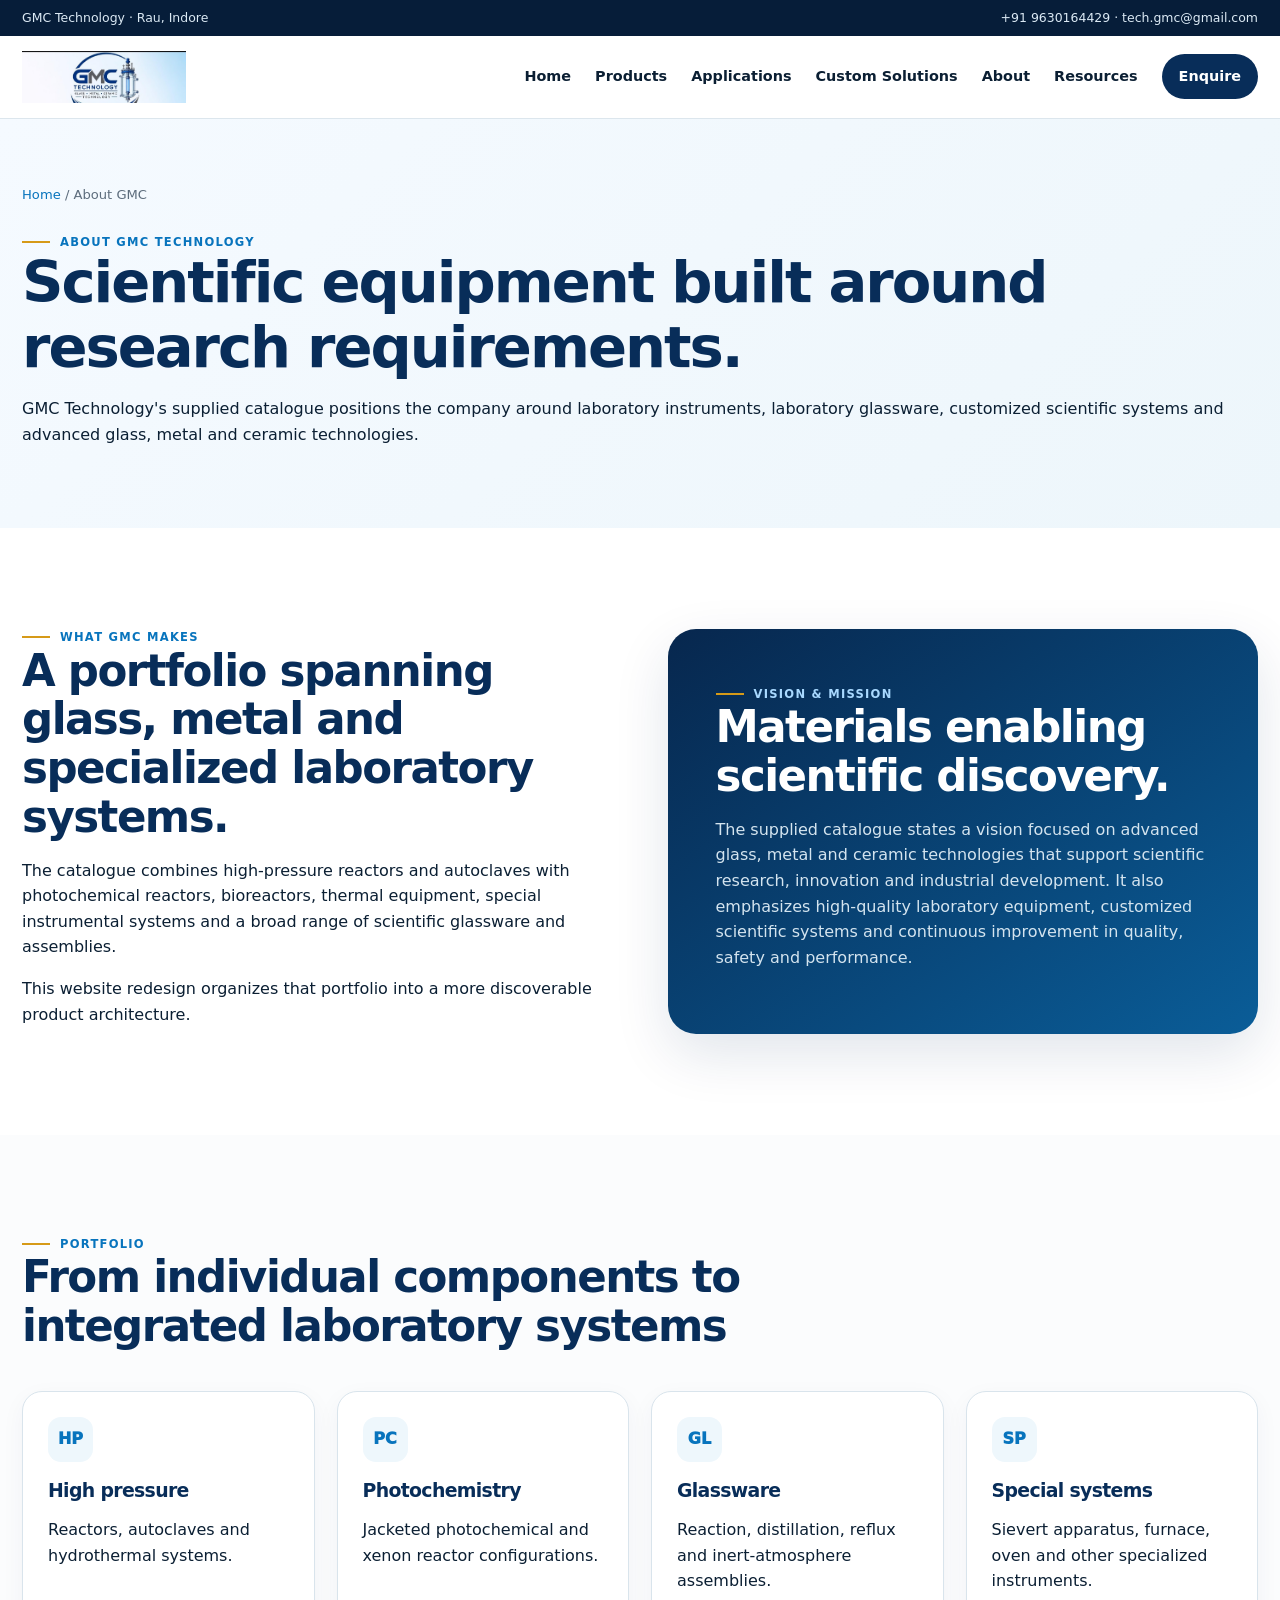
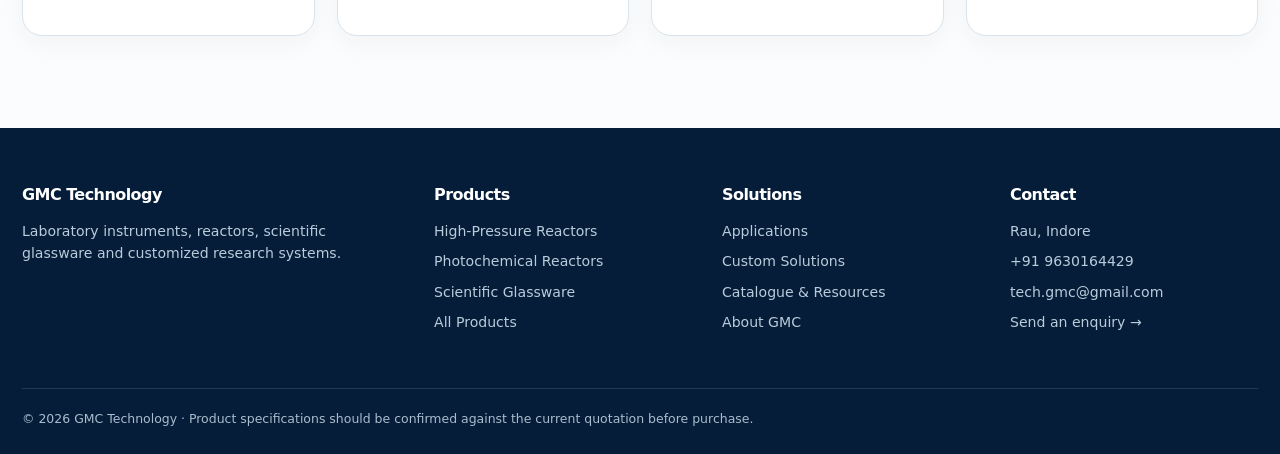
==== about.html @ cdcb2e04 "Add files via upload" ====
<!doctype html><html lang="en"><head><meta charset="utf-8"><meta name="viewport" content="width=device-width,initial-scale=1"><title>About | GMC Technology</title><meta name="description" content="GMC Technology laboratory instruments, high-pressure reactors, photochemical reactors, scientific glassware and customized systems."><link rel="stylesheet" href="css/styles.css"><link rel="icon" href="assets/favicon.png"></head><body><div class="topbar"><div class="container"><span>GMC Technology · Rau, Indore</span><span>+91 9630164429 · tech.gmc@gmail.com</span></div></div><header class="header"><div class="container nav"><a class="brand" href="index.html"><img src="assets/gmc-logo.jpg" alt="GMC Technology"></a><button class="menu-btn" aria-label="Open navigation">☰</button><nav class="navlinks"><a href="index.html">Home</a><a href="products.html">Products</a><a href="applications.html">Applications</a><a href="custom-solutions.html">Custom Solutions</a><a href="about.html">About</a><a href="resources.html">Resources</a><a class="nav-cta" href="contact.html">Enquire</a></nav></div></header><main>
<section class="page-hero"><div class="container"><div class="breadcrumb"><a href="index.html">Home</a> / About GMC</div><span class="eyebrow">About GMC Technology</span><h1>Scientific equipment built around research requirements.</h1><p>GMC Technology's supplied catalogue positions the company around laboratory instruments, laboratory glassware, customized scientific systems and advanced glass, metal and ceramic technologies.</p></div></section>
<section class="section"><div class="container split">
  <div><span class="eyebrow">What GMC makes</span><h2>A portfolio spanning glass, metal and specialized laboratory systems.</h2><p>The catalogue combines high-pressure reactors and autoclaves with photochemical reactors, bioreactors, thermal equipment, special instrumental systems and a broad range of scientific glassware and assemblies.</p><p>This website redesign organizes that portfolio into a more discoverable product architecture.</p></div>
  <div class="panel"><span class="eyebrow" style="color:#a9d9ff">Vision & mission</span><h2>Materials enabling scientific discovery.</h2><p>The supplied catalogue states a vision focused on advanced glass, metal and ceramic technologies that support scientific research, innovation and industrial development. It also emphasizes high-quality laboratory equipment, customized scientific systems and continuous improvement in quality, safety and performance.</p></div>
</div></section>
<section class="section surface"><div class="container"><div class="section-head"><span class="eyebrow">Portfolio</span><h2>From individual components to integrated laboratory systems</h2></div>
<div class="grid grid-4">
  <div class="feature-card"><div class="icon">HP</div><h3>High pressure</h3><p>Reactors, autoclaves and hydrothermal systems.</p></div>
  <div class="feature-card"><div class="icon">PC</div><h3>Photochemistry</h3><p>Jacketed photochemical and xenon reactor configurations.</p></div>
  <div class="feature-card"><div class="icon">GL</div><h3>Glassware</h3><p>Reaction, distillation, reflux and inert-atmosphere assemblies.</p></div>
  <div class="feature-card"><div class="icon">SP</div><h3>Special systems</h3><p>Sievert apparatus, furnace, oven and other specialized instruments.</p></div>
</div></div></section>
</main><footer class="footer"><div class="container"><div class="footer-grid"><div><h3>GMC Technology</h3><p>Laboratory instruments, reactors, scientific glassware and customized research systems.</p></div><div><h3>Products</h3><ul><li><a href="products.html?category=High-Pressure%20Reactors%20%26%20Autoclaves">High-Pressure Reactors</a></li><li><a href="products.html?category=Photochemical%20Reactors">Photochemical Reactors</a></li><li><a href="products.html?category=Scientific%20Glassware">Scientific Glassware</a></li><li><a href="products.html">All Products</a></li></ul></div><div><h3>Solutions</h3><ul><li><a href="applications.html">Applications</a></li><li><a href="custom-solutions.html">Custom Solutions</a></li><li><a href="resources.html">Catalogue & Resources</a></li><li><a href="about.html">About GMC</a></li></ul></div><div><h3>Contact</h3><ul><li>Rau, Indore</li><li>+91 9630164429</li><li>tech.gmc@gmail.com</li><li><a href="contact.html">Send an enquiry →</a></li></ul></div></div><div class="footer-bottom">© 2026 GMC Technology · Product specifications should be confirmed against the current quotation before purchase.</div></div></footer><script src="js/main.js"></script></body></html>
---- css/styles.css ----
:root{--ink:#0b1f33;--navy:#082d59;--blue:#0874bd;--cyan:#20a8d8;--ice:#eef7fc;--paper:#fbfcfd;--gold:#d69a18;--muted:#5d6d7d;--line:#d9e4ec;--white:#fff;--shadow:0 20px 55px rgba(8,45,89,.12);--radius:20px;--max:1240px}
*{box-sizing:border-box}html{scroll-behavior:smooth}body{margin:0;color:var(--ink);font-family:Inter,ui-sans-serif,system-ui,-apple-system,BlinkMacSystemFont,"Segoe UI",sans-serif;line-height:1.6;background:#fff}img{max-width:100%;display:block}a{text-decoration:none;color:inherit}button,input,select,textarea{font:inherit}.container{width:min(var(--max),calc(100% - 44px));margin:auto}.topbar{background:#061d39;color:#dbe9f4;font-size:.78rem}.topbar .container{display:flex;justify-content:space-between;padding:8px 0}.header{position:sticky;top:0;z-index:100;background:rgba(255,255,255,.95);backdrop-filter:blur(16px);border-bottom:1px solid rgba(217,228,236,.9)}.nav{height:82px;display:flex;align-items:center;justify-content:space-between;gap:30px}.brand img{width:164px;height:64px;object-fit:contain}.navlinks{display:flex;align-items:center;gap:24px;font-weight:750;font-size:.9rem}.navlinks>a{padding:29px 0;position:relative}.navlinks>a:hover{color:var(--blue)}.navlinks>a:not(.nav-cta):after{content:"";position:absolute;left:0;right:100%;bottom:20px;height:2px;background:var(--blue);transition:.2s}.navlinks>a:hover:after{right:0}.nav-cta{background:var(--navy);color:#fff!important;border-radius:999px;padding:11px 17px!important}.menu-btn{display:none;border:1px solid var(--line);background:#fff;border-radius:10px;padding:8px 12px}.hero{position:relative;overflow:hidden;background:radial-gradient(circle at 90% 15%,rgba(32,168,216,.18),transparent 32%),linear-gradient(135deg,#f7fbfe,#eaf5fb)}.hero:after{content:"";position:absolute;width:520px;height:520px;border:1px solid rgba(8,116,189,.12);border-radius:50%;right:-180px;bottom:-260px}.hero-grid{display:grid;grid-template-columns:1.02fr .98fr;gap:60px;align-items:center;padding:84px 0 92px;position:relative;z-index:1}.eyebrow{display:inline-flex;align-items:center;gap:10px;text-transform:uppercase;letter-spacing:.11em;font-size:.72rem;font-weight:900;color:var(--blue)}.eyebrow:before{content:"";width:28px;height:2px;background:var(--gold)}h1,h2,h3{line-height:1.12;letter-spacing:-.035em;margin:0 0 16px}h1{font-size:clamp(2.8rem,5vw,5.2rem);color:var(--navy)}h2{font-size:clamp(2rem,3.4vw,3.15rem);color:var(--navy)}h3{font-size:1.18rem;color:var(--navy)}.hero-copy p{font-size:1.12rem;max-width:680px;color:var(--muted)}.actions{display:flex;flex-wrap:wrap;gap:12px;margin-top:28px}.btn{display:inline-flex;align-items:center;justify-content:center;gap:8px;border-radius:11px;padding:13px 18px;font-weight:850;border:1px solid transparent;cursor:pointer}.btn-primary{background:var(--navy);color:#fff}.btn-primary:hover{background:#061f3e}.btn-secondary{background:#fff;border-color:#b9cad8;color:var(--navy)}.btn-secondary:hover{border-color:var(--blue)}.btn-gold{background:var(--gold);color:#17283b}.hero-visual{position:relative}.hero-card{background:#fff;border:1px solid rgba(217,228,236,.9);border-radius:28px;padding:13px;box-shadow:var(--shadow);transform:rotate(1.2deg)}.hero-card img{border-radius:20px;width:100%;aspect-ratio:1/1;object-fit:cover}.floating{position:absolute;background:rgba(255,255,255,.96);border:1px solid var(--line);box-shadow:var(--shadow);border-radius:16px;padding:15px 17px;max-width:230px}.floating strong{display:block;color:var(--navy);font-size:.9rem}.floating span{font-size:.77rem;color:var(--muted)}.float-a{left:-30px;bottom:30px}.float-b{right:-25px;top:35px}.stats{background:var(--navy);color:#fff}.stats-grid{display:grid;grid-template-columns:repeat(4,1fr)}.stat{padding:26px 20px;border-right:1px solid rgba(255,255,255,.12)}.stat:last-child{border-right:0}.stat b{display:block;font-size:1rem}.stat span{font-size:.8rem;color:#bfd1df}.section{padding:92px 0}.section-sm{padding:58px 0}.surface{background:var(--paper)}.section-head{max-width:790px;margin-bottom:40px}.section-head p{color:var(--muted);font-size:1rem}.grid{display:grid;gap:22px}.grid-3{grid-template-columns:repeat(3,1fr)}.grid-4{grid-template-columns:repeat(4,1fr)}.category-card,.product-card,.feature-card{background:#fff;border:1px solid var(--line);border-radius:var(--radius);overflow:hidden;box-shadow:0 7px 25px rgba(8,45,89,.045);transition:.22s}.category-card:hover,.product-card:hover,.feature-card:hover{transform:translateY(-5px);box-shadow:var(--shadow);border-color:#b8d2e3}.category-card .image,.product-card .image{aspect-ratio:4/3;background:#f7fafc;overflow:hidden}.category-card img,.product-card img{width:100%;height:100%;object-fit:cover;transition:.3s}.category-card:hover img,.product-card:hover img{transform:scale(1.025)}.card-body{padding:21px}.card-body p{color:var(--muted);font-size:.91rem;margin:8px 0 17px}.link{font-weight:850;color:var(--blue)}.micro{font-size:.78rem;color:var(--muted)}.badge{display:inline-flex;padding:5px 9px;border-radius:999px;background:var(--ice);color:var(--blue);font-size:.7rem;font-weight:850}.product-meta{display:flex;justify-content:space-between;align-items:center;gap:10px;margin-bottom:10px}.feature-card{padding:25px}.icon{width:45px;height:45px;display:grid;place-items:center;border-radius:13px;background:var(--ice);color:var(--blue);font-weight:950;margin-bottom:18px}.split{display:grid;grid-template-columns:1fr 1fr;gap:55px;align-items:center}.panel{background:linear-gradient(145deg,#07274e,#0a5d98);border-radius:28px;padding:48px;color:#fff;box-shadow:var(--shadow)}.panel h2{color:#fff}.panel p{color:#d4e4ef}.checks{display:grid;gap:14px;margin:24px 0}.check{display:grid;grid-template-columns:35px 1fr;gap:10px;align-items:start}.check b{color:var(--blue)}.band{background:linear-gradient(120deg,var(--navy),#0a6aab);color:#fff;border-radius:28px;padding:50px}.band h2{color:#fff}.band p{color:#d8e7f1}.page-hero{padding:65px 0;background:linear-gradient(135deg,#f5faff,#edf6fb)}.breadcrumb{font-size:.82rem;color:var(--muted);margin-bottom:20px}.breadcrumb a{color:var(--blue)}.page-hero h1{font-size:clamp(2.4rem,4.5vw,4rem)}.filters{display:grid;grid-template-columns:1fr 260px;gap:12px;margin-bottom:18px}.filters input,.filters select,.enquiry input,.enquiry textarea{border:1px solid #cbd9e4;border-radius:11px;padding:13px 14px;background:#fff;color:var(--ink);outline:none}.filters input:focus,.filters select:focus,.enquiry input:focus,.enquiry textarea:focus{border-color:var(--blue);box-shadow:0 0 0 3px rgba(8,116,189,.1)}.result-count{color:var(--muted);font-weight:750;margin:0 0 22px}.product-grid{display:grid;grid-template-columns:repeat(3,1fr);gap:22px}.product-card .image img{object-fit:cover}.detail{padding:74px 0}.detail-grid{display:grid;grid-template-columns:.86fr 1.14fr;gap:58px;align-items:start}.detail-image{background:#fff;border:1px solid var(--line);border-radius:25px;padding:17px;position:sticky;top:105px;box-shadow:0 10px 30px rgba(8,45,89,.06)}.detail-image img{border-radius:17px;width:100%}.detail h1{font-size:clamp(2.3rem,4vw,4rem)}.lead{font-size:1.08rem;color:var(--muted)}.pills{display:flex;flex-wrap:wrap;gap:8px;margin:14px 0 28px}.pill{border:1px solid #c9dce9;border-radius:999px;padding:7px 10px;font-size:.78rem;color:var(--navy)}.spec-table{width:100%;border-collapse:collapse;margin:18px 0 30px;font-size:.9rem}.spec-table th,.spec-table td{padding:12px 14px;border:1px solid var(--line);text-align:left;vertical-align:top}.spec-table th{background:#edf5fa;color:var(--navy);width:38%}.notice{padding:14px 16px;background:#fff8df;border:1px solid #ecd58d;border-radius:12px;color:#5e4a09}.sticky-inquiry{position:fixed;right:22px;bottom:22px;z-index:80;box-shadow:var(--shadow)}.footer{background:#061d39;color:#d4e2ed;padding:58px 0 25px}.footer-grid{display:grid;grid-template-columns:1.5fr 1fr 1fr 1fr;gap:40px}.footer h3{color:#fff;font-size:1rem}.footer p,.footer li{font-size:.88rem;color:#b9ccdb}.footer ul{list-style:none;padding:0;display:grid;gap:8px}.footer a:hover{color:#fff}.footer-bottom{border-top:1px solid rgba(255,255,255,.12);margin-top:38px;padding-top:20px;font-size:.78rem;color:#a8bdcd}.empty{padding:45px;text-align:center;border:1px dashed #b9cad9;border-radius:16px;color:var(--muted)}.enquiry{display:grid;gap:12px}.enquiry label{font-weight:750;font-size:.85rem;color:var(--navy)}.enquiry textarea{resize:vertical}.contact-grid{display:grid;grid-template-columns:.8fr 1.2fr;gap:50px;align-items:start}.catalogue-strip{display:flex;align-items:center;gap:20px;padding:20px;border:1px solid var(--line);background:#fff;border-radius:17px}.catalogue-strip .icon{margin:0;flex:0 0 auto}.process{display:grid;grid-template-columns:repeat(3,1fr);gap:18px}.process .feature-card{position:relative}.process .num{font-size:2.4rem;font-weight:950;color:#dbeaf3;margin-bottom:10px}.product-cta{margin-top:35px;padding:25px;border-radius:18px;background:#f1f8fc;border:1px solid #d3e5ef}.mobile-only{display:none}
@media(max-width:1000px){.navlinks{display:none}.menu-btn{display:block}.navlinks.open{display:flex;position:absolute;left:0;right:0;top:82px;background:#fff;border-bottom:1px solid var(--line);padding:12px 22px;flex-direction:column;align-items:flex-start;gap:0}.navlinks.open>a{width:100%;padding:11px 0}.navlinks.open>a:not(.nav-cta):after{display:none}.hero-grid,.split,.detail-grid,.contact-grid{grid-template-columns:1fr}.hero-visual{order:-1}.detail-image{position:static}.stats-grid{grid-template-columns:repeat(2,1fr)}.grid-4{grid-template-columns:repeat(2,1fr)}.product-grid,.grid-3{grid-template-columns:repeat(2,1fr)}.footer-grid{grid-template-columns:repeat(2,1fr)}.process{grid-template-columns:1fr 1fr}.float-a{left:-10px}.float-b{right:-10px}}
@media(max-width:650px){.container{width:min(var(--max),calc(100% - 28px))}.topbar .container{flex-direction:column;gap:1px}.brand img{width:140px}.hero-grid{padding:52px 0 65px;gap:30px}.hero-copy p{font-size:1rem}.hero-card{transform:none}.floating{display:none}.stats-grid,.grid-4,.product-grid,.grid-3,.footer-grid,.process{grid-template-columns:1fr}.section{padding:68px 0}.filters{grid-template-columns:1fr}.panel,.band{padding:30px 24px}.actions .btn{width:100%}.sticky-inquiry{right:14px;left:14px;bottom:14px}.sticky-inquiry .btn{width:100%}.page-hero{padding:48px 0}.detail{padding:55px 0}}
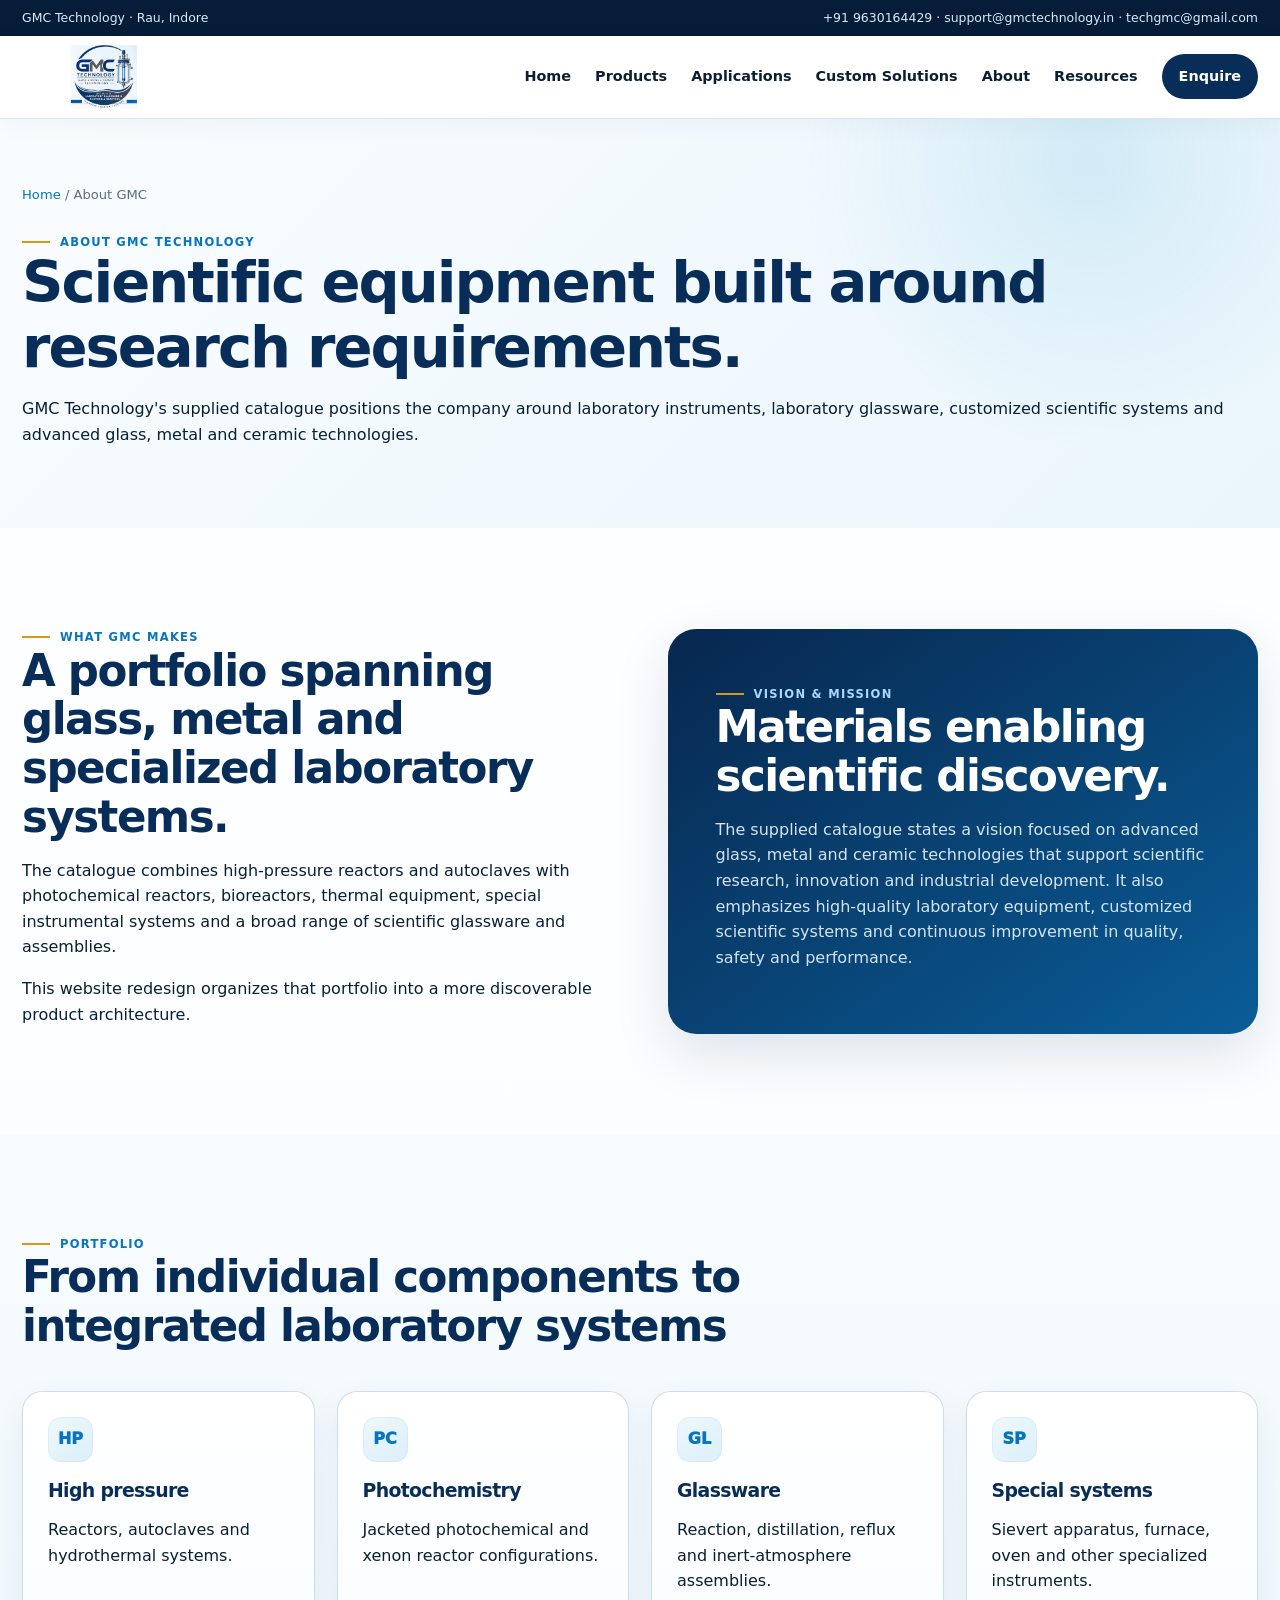
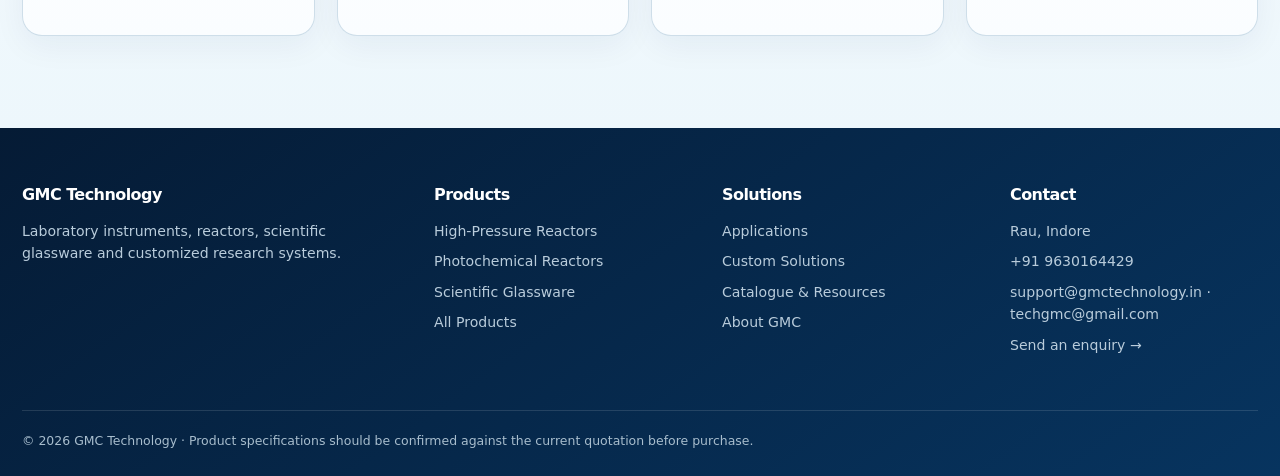
==== commit fabd8ba2: "Update contact email addresses" ====
--- a/about.html
+++ b/about.html
@@ -1,4 +1,4 @@
-<!doctype html><html lang="en"><head><meta charset="utf-8"><meta name="viewport" content="width=device-width,initial-scale=1"><title>About | GMC Technology</title><meta name="description" content="GMC Technology laboratory instruments, high-pressure reactors, photochemical reactors, scientific glassware and customized systems."><link rel="stylesheet" href="css/styles.css"><link rel="icon" href="assets/favicon.png"></head><body><div class="topbar"><div class="container"><span>GMC Technology · Rau, Indore</span><span>+91 9630164429 · tech.gmc@gmail.com</span></div></div><header class="header"><div class="container nav"><a class="brand" href="index.html"><img src="assets/gmc-logo.jpg" alt="GMC Technology"></a><button class="menu-btn" aria-label="Open navigation">☰</button><nav class="navlinks"><a href="index.html">Home</a><a href="products.html">Products</a><a href="applications.html">Applications</a><a href="custom-solutions.html">Custom Solutions</a><a href="about.html">About</a><a href="resources.html">Resources</a><a class="nav-cta" href="contact.html">Enquire</a></nav></div></header><main>
+<!doctype html><html lang="en"><head><meta charset="utf-8"><meta name="viewport" content="width=device-width,initial-scale=1"><title>About | GMC Technology</title><meta name="description" content="GMC Technology laboratory instruments, high-pressure reactors, photochemical reactors, scientific glassware and customized systems."><link rel="stylesheet" href="css/styles.css"><link rel="icon" href="assets/favicon.png"></head><body><div class="topbar"><div class="container"><span>GMC Technology · Rau, Indore</span><span>+91 9630164429 · support@gmctechnology.in · techgmc@gmail.com</span></div></div><header class="header"><div class="container nav"><a class="brand" href="index.html"><img src="assets/gmc-logo.jpg" alt="GMC Technology"></a><button class="menu-btn" aria-label="Open navigation">☰</button><nav class="navlinks"><a href="index.html">Home</a><a href="products.html">Products</a><a href="applications.html">Applications</a><a href="custom-solutions.html">Custom Solutions</a><a href="about.html">About</a><a href="resources.html">Resources</a><a class="nav-cta" href="contact.html">Enquire</a></nav></div></header><main>
 <section class="page-hero"><div class="container"><div class="breadcrumb"><a href="index.html">Home</a> / About GMC</div><span class="eyebrow">About GMC Technology</span><h1>Scientific equipment built around research requirements.</h1><p>GMC Technology's supplied catalogue positions the company around laboratory instruments, laboratory glassware, customized scientific systems and advanced glass, metal and ceramic technologies.</p></div></section>
 <section class="section"><div class="container split">
   <div><span class="eyebrow">What GMC makes</span><h2>A portfolio spanning glass, metal and specialized laboratory systems.</h2><p>The catalogue combines high-pressure reactors and autoclaves with photochemical reactors, bioreactors, thermal equipment, special instrumental systems and a broad range of scientific glassware and assemblies.</p><p>This website redesign organizes that portfolio into a more discoverable product architecture.</p></div>
@@ -11,4 +11,4 @@
   <div class="feature-card"><div class="icon">GL</div><h3>Glassware</h3><p>Reaction, distillation, reflux and inert-atmosphere assemblies.</p></div>
   <div class="feature-card"><div class="icon">SP</div><h3>Special systems</h3><p>Sievert apparatus, furnace, oven and other specialized instruments.</p></div>
 </div></div></section>
-</main><footer class="footer"><div class="container"><div class="footer-grid"><div><h3>GMC Technology</h3><p>Laboratory instruments, reactors, scientific glassware and customized research systems.</p></div><div><h3>Products</h3><ul><li><a href="products.html?category=High-Pressure%20Reactors%20%26%20Autoclaves">High-Pressure Reactors</a></li><li><a href="products.html?category=Photochemical%20Reactors">Photochemical Reactors</a></li><li><a href="products.html?category=Scientific%20Glassware">Scientific Glassware</a></li><li><a href="products.html">All Products</a></li></ul></div><div><h3>Solutions</h3><ul><li><a href="applications.html">Applications</a></li><li><a href="custom-solutions.html">Custom Solutions</a></li><li><a href="resources.html">Catalogue & Resources</a></li><li><a href="about.html">About GMC</a></li></ul></div><div><h3>Contact</h3><ul><li>Rau, Indore</li><li>+91 9630164429</li><li>tech.gmc@gmail.com</li><li><a href="contact.html">Send an enquiry →</a></li></ul></div></div><div class="footer-bottom">© 2026 GMC Technology · Product specifications should be confirmed against the current quotation before purchase.</div></div></footer><script src="js/main.js"></script></body></html>+</main><footer class="footer"><div class="container"><div class="footer-grid"><div><h3>GMC Technology</h3><p>Laboratory instruments, reactors, scientific glassware and customized research systems.</p></div><div><h3>Products</h3><ul><li><a href="products.html?category=High-Pressure%20Reactors%20%26%20Autoclaves">High-Pressure Reactors</a></li><li><a href="products.html?category=Photochemical%20Reactors">Photochemical Reactors</a></li><li><a href="products.html?category=Scientific%20Glassware">Scientific Glassware</a></li><li><a href="products.html">All Products</a></li></ul></div><div><h3>Solutions</h3><ul><li><a href="applications.html">Applications</a></li><li><a href="custom-solutions.html">Custom Solutions</a></li><li><a href="resources.html">Catalogue & Resources</a></li><li><a href="about.html">About GMC</a></li></ul></div><div><h3>Contact</h3><ul><li>Rau, Indore</li><li>+91 9630164429</li><li>support@gmctechnology.in · techgmc@gmail.com</li><li><a href="contact.html">Send an enquiry →</a></li></ul></div></div><div class="footer-bottom">© 2026 GMC Technology · Product specifications should be confirmed against the current quotation before purchase.</div></div></footer><script src="js/main.js"></script></body></html>
--- a/css/styles.css
+++ b/css/styles.css
@@ -1,5 +1,26 @@
-
 :root{--ink:#0b1f33;--navy:#082d59;--blue:#0874bd;--cyan:#20a8d8;--ice:#eef7fc;--paper:#fbfcfd;--gold:#d69a18;--muted:#5d6d7d;--line:#d9e4ec;--white:#fff;--shadow:0 20px 55px rgba(8,45,89,.12);--radius:20px;--max:1240px}
-*{box-sizing:border-box}html{scroll-behavior:smooth}body{margin:0;color:var(--ink);font-family:Inter,ui-sans-serif,system-ui,-apple-system,BlinkMacSystemFont,"Segoe UI",sans-serif;line-height:1.6;background:#fff}img{max-width:100%;display:block}a{text-decoration:none;color:inherit}button,input,select,textarea{font:inherit}.container{width:min(var(--max),calc(100% - 44px));margin:auto}.topbar{background:#061d39;color:#dbe9f4;font-size:.78rem}.topbar .container{display:flex;justify-content:space-between;padding:8px 0}.header{position:sticky;top:0;z-index:100;background:rgba(255,255,255,.95);backdrop-filter:blur(16px);border-bottom:1px solid rgba(217,228,236,.9)}.nav{height:82px;display:flex;align-items:center;justify-content:space-between;gap:30px}.brand img{width:164px;height:64px;object-fit:contain}.navlinks{display:flex;align-items:center;gap:24px;font-weight:750;font-size:.9rem}.navlinks>a{padding:29px 0;position:relative}.navlinks>a:hover{color:var(--blue)}.navlinks>a:not(.nav-cta):after{content:"";position:absolute;left:0;right:100%;bottom:20px;height:2px;background:var(--blue);transition:.2s}.navlinks>a:hover:after{right:0}.nav-cta{background:var(--navy);color:#fff!important;border-radius:999px;padding:11px 17px!important}.menu-btn{display:none;border:1px solid var(--line);background:#fff;border-radius:10px;padding:8px 12px}.hero{position:relative;overflow:hidden;background:radial-gradient(circle at 90% 15%,rgba(32,168,216,.18),transparent 32%),linear-gradient(135deg,#f7fbfe,#eaf5fb)}.hero:after{content:"";position:absolute;width:520px;height:520px;border:1px solid rgba(8,116,189,.12);border-radius:50%;right:-180px;bottom:-260px}.hero-grid{display:grid;grid-template-columns:1.02fr .98fr;gap:60px;align-items:center;padding:84px 0 92px;position:relative;z-index:1}.eyebrow{display:inline-flex;align-items:center;gap:10px;text-transform:uppercase;letter-spacing:.11em;font-size:.72rem;font-weight:900;color:var(--blue)}.eyebrow:before{content:"";width:28px;height:2px;background:var(--gold)}h1,h2,h3{line-height:1.12;letter-spacing:-.035em;margin:0 0 16px}h1{font-size:clamp(2.8rem,5vw,5.2rem);color:var(--navy)}h2{font-size:clamp(2rem,3.4vw,3.15rem);color:var(--navy)}h3{font-size:1.18rem;color:var(--navy)}.hero-copy p{font-size:1.12rem;max-width:680px;color:var(--muted)}.actions{display:flex;flex-wrap:wrap;gap:12px;margin-top:28px}.btn{display:inline-flex;align-items:center;justify-content:center;gap:8px;border-radius:11px;padding:13px 18px;font-weight:850;border:1px solid transparent;cursor:pointer}.btn-primary{background:var(--navy);color:#fff}.btn-primary:hover{background:#061f3e}.btn-secondary{background:#fff;border-color:#b9cad8;color:var(--navy)}.btn-secondary:hover{border-color:var(--blue)}.btn-gold{background:var(--gold);color:#17283b}.hero-visual{position:relative}.hero-card{background:#fff;border:1px solid rgba(217,228,236,.9);border-radius:28px;padding:13px;box-shadow:var(--shadow);transform:rotate(1.2deg)}.hero-card img{border-radius:20px;width:100%;aspect-ratio:1/1;object-fit:cover}.floating{position:absolute;background:rgba(255,255,255,.96);border:1px solid var(--line);box-shadow:var(--shadow);border-radius:16px;padding:15px 17px;max-width:230px}.floating strong{display:block;color:var(--navy);font-size:.9rem}.floating span{font-size:.77rem;color:var(--muted)}.float-a{left:-30px;bottom:30px}.float-b{right:-25px;top:35px}.stats{background:var(--navy);color:#fff}.stats-grid{display:grid;grid-template-columns:repeat(4,1fr)}.stat{padding:26px 20px;border-right:1px solid rgba(255,255,255,.12)}.stat:last-child{border-right:0}.stat b{display:block;font-size:1rem}.stat span{font-size:.8rem;color:#bfd1df}.section{padding:92px 0}.section-sm{padding:58px 0}.surface{background:var(--paper)}.section-head{max-width:790px;margin-bottom:40px}.section-head p{color:var(--muted);font-size:1rem}.grid{display:grid;gap:22px}.grid-3{grid-template-columns:repeat(3,1fr)}.grid-4{grid-template-columns:repeat(4,1fr)}.category-card,.product-card,.feature-card{background:#fff;border:1px solid var(--line);border-radius:var(--radius);overflow:hidden;box-shadow:0 7px 25px rgba(8,45,89,.045);transition:.22s}.category-card:hover,.product-card:hover,.feature-card:hover{transform:translateY(-5px);box-shadow:var(--shadow);border-color:#b8d2e3}.category-card .image,.product-card .image{aspect-ratio:4/3;background:#f7fafc;overflow:hidden}.category-card img,.product-card img{width:100%;height:100%;object-fit:cover;transition:.3s}.category-card:hover img,.product-card:hover img{transform:scale(1.025)}.card-body{padding:21px}.card-body p{color:var(--muted);font-size:.91rem;margin:8px 0 17px}.link{font-weight:850;color:var(--blue)}.micro{font-size:.78rem;color:var(--muted)}.badge{display:inline-flex;padding:5px 9px;border-radius:999px;background:var(--ice);color:var(--blue);font-size:.7rem;font-weight:850}.product-meta{display:flex;justify-content:space-between;align-items:center;gap:10px;margin-bottom:10px}.feature-card{padding:25px}.icon{width:45px;height:45px;display:grid;place-items:center;border-radius:13px;background:var(--ice);color:var(--blue);font-weight:950;margin-bottom:18px}.split{display:grid;grid-template-columns:1fr 1fr;gap:55px;align-items:center}.panel{background:linear-gradient(145deg,#07274e,#0a5d98);border-radius:28px;padding:48px;color:#fff;box-shadow:var(--shadow)}.panel h2{color:#fff}.panel p{color:#d4e4ef}.checks{display:grid;gap:14px;margin:24px 0}.check{display:grid;grid-template-columns:35px 1fr;gap:10px;align-items:start}.check b{color:var(--blue)}.band{background:linear-gradient(120deg,var(--navy),#0a6aab);color:#fff;border-radius:28px;padding:50px}.band h2{color:#fff}.band p{color:#d8e7f1}.page-hero{padding:65px 0;background:linear-gradient(135deg,#f5faff,#edf6fb)}.breadcrumb{font-size:.82rem;color:var(--muted);margin-bottom:20px}.breadcrumb a{color:var(--blue)}.page-hero h1{font-size:clamp(2.4rem,4.5vw,4rem)}.filters{display:grid;grid-template-columns:1fr 260px;gap:12px;margin-bottom:18px}.filters input,.filters select,.enquiry input,.enquiry textarea{border:1px solid #cbd9e4;border-radius:11px;padding:13px 14px;background:#fff;color:var(--ink);outline:none}.filters input:focus,.filters select:focus,.enquiry input:focus,.enquiry textarea:focus{border-color:var(--blue);box-shadow:0 0 0 3px rgba(8,116,189,.1)}.result-count{color:var(--muted);font-weight:750;margin:0 0 22px}.product-grid{display:grid;grid-template-columns:repeat(3,1fr);gap:22px}.product-card .image img{object-fit:cover}.detail{padding:74px 0}.detail-grid{display:grid;grid-template-columns:.86fr 1.14fr;gap:58px;align-items:start}.detail-image{background:#fff;border:1px solid var(--line);border-radius:25px;padding:17px;position:sticky;top:105px;box-shadow:0 10px 30px rgba(8,45,89,.06)}.detail-image img{border-radius:17px;width:100%}.detail h1{font-size:clamp(2.3rem,4vw,4rem)}.lead{font-size:1.08rem;color:var(--muted)}.pills{display:flex;flex-wrap:wrap;gap:8px;margin:14px 0 28px}.pill{border:1px solid #c9dce9;border-radius:999px;padding:7px 10px;font-size:.78rem;color:var(--navy)}.spec-table{width:100%;border-collapse:collapse;margin:18px 0 30px;font-size:.9rem}.spec-table th,.spec-table td{padding:12px 14px;border:1px solid var(--line);text-align:left;vertical-align:top}.spec-table th{background:#edf5fa;color:var(--navy);width:38%}.notice{padding:14px 16px;background:#fff8df;border:1px solid #ecd58d;border-radius:12px;color:#5e4a09}.sticky-inquiry{position:fixed;right:22px;bottom:22px;z-index:80;box-shadow:var(--shadow)}.footer{background:#061d39;color:#d4e2ed;padding:58px 0 25px}.footer-grid{display:grid;grid-template-columns:1.5fr 1fr 1fr 1fr;gap:40px}.footer h3{color:#fff;font-size:1rem}.footer p,.footer li{font-size:.88rem;color:#b9ccdb}.footer ul{list-style:none;padding:0;display:grid;gap:8px}.footer a:hover{color:#fff}.footer-bottom{border-top:1px solid rgba(255,255,255,.12);margin-top:38px;padding-top:20px;font-size:.78rem;color:#a8bdcd}.empty{padding:45px;text-align:center;border:1px dashed #b9cad9;border-radius:16px;color:var(--muted)}.enquiry{display:grid;gap:12px}.enquiry label{font-weight:750;font-size:.85rem;color:var(--navy)}.enquiry textarea{resize:vertical}.contact-grid{display:grid;grid-template-columns:.8fr 1.2fr;gap:50px;align-items:start}.catalogue-strip{display:flex;align-items:center;gap:20px;padding:20px;border:1px solid var(--line);background:#fff;border-radius:17px}.catalogue-strip .icon{margin:0;flex:0 0 auto}.process{display:grid;grid-template-columns:repeat(3,1fr);gap:18px}.process .feature-card{position:relative}.process .num{font-size:2.4rem;font-weight:950;color:#dbeaf3;margin-bottom:10px}.product-cta{margin-top:35px;padding:25px;border-radius:18px;background:#f1f8fc;border:1px solid #d3e5ef}.mobile-only{display:none}
+*{box-sizing:border-box}html{scroll-behavior:smooth}body{margin:0;color:var(--ink);font-family:Inter,ui-sans-serif,system-ui,-apple-system,BlinkMacSystemFont,"Segoe UI",sans-serif;line-height:1.6;background:#fff}img{max-width:100%;display:block}a{text-decoration:none;color:inherit}button,input,select,textarea{font:inherit}.container{width:min(var(--max),calc(100% - 44px));margin:auto}.topbar{background:#061d39;color:#dbe9f4;font-size:.78rem}.topbar .container{display:flex;justify-content:space-between;padding:8px 0}.header{position:sticky;top:0;z-index:100;background:rgba(255,255,255,.95);backdrop-filter:blur(16px);border-bottom:1px solid rgba(217,228,236,.9)}.nav{height:82px;display:flex;align-items:center;justify-content:space-between;gap:30px}.brand img{width:164px;height:64px;object-fit:contain}.navlinks{display:flex;align-items:center;gap:24px;font-weight:750;font-size:.9rem}.navlinks>a{padding:29px 0;position:relative}.navlinks>a:hover{color:var(--blue)}.navlinks>a:not(.nav-cta):after{content:"";position:absolute;left:0;right:100%;bottom:20px;height:2px;background:var(--blue);transition:.2s}.navlinks>a:hover:after{right:0}.nav-cta{background:var(--navy);color:#fff!important;border-radius:999px;padding:11px 17px!important}.menu-btn{display:none;border:1px solid var(--line);background:#fff;border-radius:10px;padding:8px 12px}.hero{position:relative;overflow:hidden;background:radial-gradient(circle at 88% 16%,rgba(69,174,224,.22),transparent 28%),linear-gradient(135deg,#f9fcff 0%,#edf7fd 48%,#dceff9 100%)}.hero:before{content:"";position:absolute;inset:auto -12% -58% auto;width:760px;height:760px;border:1px solid rgba(8,116,189,.11);border-radius:50%;box-shadow:0 0 0 70px rgba(8,116,189,.025),0 0 0 140px rgba(8,116,189,.018)}.hero:after{content:"";position:absolute;width:520px;height:520px;border:1px solid rgba(8,116,189,.1);border-radius:50%;right:-180px;bottom:-260px}.hero-grid{display:grid;grid-template-columns:1.02fr .98fr;gap:60px;align-items:center;padding:84px 0 92px;position:relative;z-index:1}.eyebrow{display:inline-flex;align-items:center;gap:10px;text-transform:uppercase;letter-spacing:.11em;font-size:.72rem;font-weight:900;color:var(--blue)}.eyebrow:before{content:"";width:28px;height:2px;background:var(--gold)}h1,h2,h3{line-height:1.12;letter-spacing:-.035em;margin:0 0 16px}h1{font-size:clamp(2.8rem,5vw,5.2rem);color:var(--navy)}h2{font-size:clamp(2rem,3.4vw,3.15rem);color:var(--navy)}h3{font-size:1.18rem;color:var(--navy)}.hero-copy p{font-size:1.12rem;max-width:680px;color:var(--muted)}.actions{display:flex;flex-wrap:wrap;gap:12px;margin-top:28px}.btn{display:inline-flex;align-items:center;justify-content:center;gap:8px;border-radius:11px;padding:13px 18px;font-weight:850;border:1px solid transparent;cursor:pointer}.btn-primary{background:var(--navy);color:#fff}.btn-primary:hover{background:#061f3e}.btn-secondary{background:#fff;border-color:#b9cad8;color:var(--navy)}.btn-secondary:hover{border-color:var(--blue)}.btn-gold{background:var(--gold);color:#17283b}.hero-visual{position:relative}.hero-card{background:linear-gradient(145deg,rgba(255,255,255,.94),rgba(220,240,250,.96));border:1px solid rgba(255,255,255,.9);border-radius:30px;padding:14px;box-shadow:0 28px 70px rgba(8,45,89,.16);transform:rotate(1deg)}.hero-card img{border-radius:21px;width:100%;aspect-ratio:1/1;object-fit:cover}.floating{position:absolute;background:rgba(255,255,255,.97);border:1px solid rgba(184,210,227,.9);box-shadow:0 18px 45px rgba(8,45,89,.13);border-radius:17px;padding:15px 17px;max-width:230px}.floating strong{display:block;color:var(--navy);font-size:.9rem}.floating span{font-size:.77rem;color:var(--muted)}.float-a{left:-30px;bottom:30px}.float-b{right:-25px;top:35px}.stats{background:linear-gradient(110deg,#061d39,#0a5f99);color:#fff}.stats-grid{display:grid;grid-template-columns:repeat(4,1fr)}.stat{padding:26px 20px;border-right:1px solid rgba(255,255,255,.12)}.stat:last-child{border-right:0}.stat b{display:block;font-size:1rem}.stat span{font-size:.8rem;color:#bfd1df}.section{padding:92px 0}.section-sm{padding:58px 0}.surface{background:linear-gradient(180deg,#f9fcfe 0%,#eef7fc 100%)}.section-head{max-width:790px;margin-bottom:40px}.section-head p{color:var(--muted);font-size:1rem}.grid{display:grid;gap:22px}.grid-3{grid-template-columns:repeat(3,1fr)}.grid-4{grid-template-columns:repeat(4,1fr)}.category-card,.product-card,.feature-card{background:rgba(255,255,255,.96);border:1px solid rgba(204,221,232,.95);border-radius:var(--radius);overflow:hidden;box-shadow:0 7px 25px rgba(8,45,89,.045);transition:transform .25s ease,box-shadow .25s ease,border-color .25s ease}.category-card:hover,.product-card:hover,.feature-card:hover{transform:translateY(-6px);box-shadow:0 22px 50px rgba(8,45,89,.13);border-color:#9fc5dc}.category-card .image,.product-card .image{aspect-ratio:4/3;background:linear-gradient(145deg,#fafdff 0%,#e8f4fb 100%);overflow:hidden;position:relative}.category-card .image:after,.product-card .image:after{content:"";position:absolute;inset:0;background:linear-gradient(145deg,rgba(255,255,255,.16),transparent 48%,rgba(91,177,220,.08));pointer-events:none}.category-card img,.product-card img{width:100%;height:100%;object-fit:cover;transition:transform .4s ease,filter .4s ease}.category-card:hover img,.product-card:hover img{transform:scale(1.035);filter:saturate(1.03)}.card-body{padding:21px}.card-body p{color:var(--muted);font-size:.91rem;margin:8px 0 17px}.link{font-weight:850;color:var(--blue)}.micro{font-size:.78rem;color:var(--muted)}.badge{display:inline-flex;padding:5px 9px;border-radius:999px;background:var(--ice);color:var(--blue);font-size:.7rem;font-weight:850}.product-meta{display:flex;justify-content:space-between;align-items:center;gap:10px;margin-bottom:10px}.feature-card{padding:25px}.icon{width:45px;height:45px;display:grid;place-items:center;border-radius:13px;background:linear-gradient(145deg,#edf8fd,#dceff8);color:var(--blue);font-weight:950;margin-bottom:18px;box-shadow:inset 0 0 0 1px rgba(8,116,189,.06)}.split{display:grid;grid-template-columns:1fr 1fr;gap:55px;align-items:center}.panel{background:linear-gradient(145deg,#07274e,#0a5d98);border-radius:28px;padding:48px;color:#fff;box-shadow:var(--shadow)}.panel h2{color:#fff}.panel p{color:#d4e4ef}.checks{display:grid;gap:14px;margin:24px 0}.check{display:grid;grid-template-columns:35px 1fr;gap:10px;align-items:start}.check b{color:var(--blue)}.band{background:linear-gradient(120deg,var(--navy),#0a6aab);color:#fff;border-radius:28px;padding:50px}.band h2{color:#fff}.band p{color:#d8e7f1}.page-hero{padding:65px 0;background:linear-gradient(135deg,#f7fbfe 0%,#e8f4fb 100%)}.breadcrumb{font-size:.82rem;color:var(--muted);margin-bottom:20px}.breadcrumb a{color:var(--blue)}.page-hero h1{font-size:clamp(2.4rem,4.5vw,4rem)}.filters{display:grid;grid-template-columns:1fr 260px;gap:12px;margin-bottom:18px}.filters input,.filters select,.enquiry input,.enquiry textarea{border:1px solid #cbd9e4;border-radius:11px;padding:13px 14px;background:#fff;color:var(--ink);outline:none}.filters input:focus,.filters select:focus,.enquiry input:focus,.enquiry textarea:focus{border-color:var(--blue);box-shadow:0 0 0 3px rgba(8,116,189,.1)}.result-count{color:var(--muted);font-weight:750;margin:0 0 22px}.product-grid{display:grid;grid-template-columns:repeat(3,1fr);gap:22px}.product-card .image img{object-fit:cover}.detail{padding:74px 0}.detail-grid{display:grid;grid-template-columns:.86fr 1.14fr;gap:58px;align-items:start}.detail-image{background:linear-gradient(145deg,#ffffff,#eaf6fc);border:1px solid #cfe1ec;border-radius:25px;padding:17px;position:sticky;top:105px;box-shadow:0 16px 40px rgba(8,45,89,.09)}.detail-image img{border-radius:17px;width:100%}.detail h1{font-size:clamp(2.3rem,4vw,4rem)}.lead{font-size:1.08rem;color:var(--muted)}.pills{display:flex;flex-wrap:wrap;gap:8px;margin:14px 0 28px}.pill{border:1px solid #c9dce9;border-radius:999px;padding:7px 10px;font-size:.78rem;color:var(--navy);background:#f8fcfe}.spec-table{width:100%;border-collapse:collapse;margin:18px 0 30px;font-size:.9rem}.spec-table th,.spec-table td{padding:12px 14px;border:1px solid var(--line);text-align:left;vertical-align:top}.spec-table th{background:#edf5fa;color:var(--navy);width:38%}.notice{padding:14px 16px;background:#fff8df;border:1px solid #ecd58d;border-radius:12px;color:#5e4a09}.sticky-inquiry{position:fixed;right:22px;bottom:22px;z-index:80;box-shadow:var(--shadow)}.footer{background:linear-gradient(145deg,#051b35,#07345f);color:#d4e2ed;padding:58px 0 25px}.footer-grid{display:grid;grid-template-columns:1.5fr 1fr 1fr 1fr;gap:40px}.footer h3{color:#fff;font-size:1rem}.footer p,.footer li{font-size:.88rem;color:#b9ccdb}.footer ul{list-style:none;padding:0;display:grid;gap:8px}.footer a:hover{color:#fff}.footer-bottom{border-top:1px solid rgba(255,255,255,.12);margin-top:38px;padding-top:20px;font-size:.78rem;color:#a8bdcd}.empty{padding:45px;text-align:center;border:1px dashed #b9cad9;border-radius:16px;color:var(--muted)}.enquiry{display:grid;gap:12px}.enquiry label{font-weight:750;font-size:.85rem;color:var(--navy)}.enquiry textarea{resize:vertical}.contact-grid{display:grid;grid-template-columns:.8fr 1.2fr;gap:50px;align-items:start}.catalogue-strip{display:flex;align-items:center;gap:20px;padding:20px;border:1px solid var(--line);background:#fff;border-radius:17px}.catalogue-strip .icon{margin:0;flex:0 0 auto}.process{display:grid;grid-template-columns:repeat(3,1fr);gap:18px}.process .feature-card{position:relative}.process .num{font-size:2.4rem;font-weight:950;color:#dbeaf3;margin-bottom:10px}.product-cta{margin-top:35px;padding:25px;border-radius:18px;background:#f1f8fc;border:1px solid #d3e5ef}.mobile-only{display:none}
 @media(max-width:1000px){.navlinks{display:none}.menu-btn{display:block}.navlinks.open{display:flex;position:absolute;left:0;right:0;top:82px;background:#fff;border-bottom:1px solid var(--line);padding:12px 22px;flex-direction:column;align-items:flex-start;gap:0}.navlinks.open>a{width:100%;padding:11px 0}.navlinks.open>a:not(.nav-cta):after{display:none}.hero-grid,.split,.detail-grid,.contact-grid{grid-template-columns:1fr}.hero-visual{order:-1}.detail-image{position:static}.stats-grid{grid-template-columns:repeat(2,1fr)}.grid-4{grid-template-columns:repeat(2,1fr)}.product-grid,.grid-3{grid-template-columns:repeat(2,1fr)}.footer-grid{grid-template-columns:repeat(2,1fr)}.process{grid-template-columns:1fr 1fr}.float-a{left:-10px}.float-b{right:-10px}}
 @media(max-width:650px){.container{width:min(var(--max),calc(100% - 28px))}.topbar .container{flex-direction:column;gap:1px}.brand img{width:140px}.hero-grid{padding:52px 0 65px;gap:30px}.hero-copy p{font-size:1rem}.hero-card{transform:none}.floating{display:none}.stats-grid,.grid-4,.product-grid,.grid-3,.footer-grid,.process{grid-template-columns:1fr}.section{padding:68px 0}.filters{grid-template-columns:1fr}.panel,.band{padding:30px 24px}.actions .btn{width:100%}.sticky-inquiry{right:14px;left:14px;bottom:14px}.sticky-inquiry .btn{width:100%}.page-hero{padding:48px 0}.detail{padding:55px 0}}
+
+/* GMC Technology V3 visual polish — soft blue gradient system */
+:root{--soft-blue-1:#f9fcff;--soft-blue-2:#eaf6fc;--soft-blue-3:#d7edf8;--blue-glow:rgba(59,166,216,.18)}
+body{background:linear-gradient(180deg,#fff 0%,#fbfdff 62%,#f5faff 100%)}
+.header{box-shadow:0 5px 24px rgba(8,45,89,.045)}
+.hero{background:radial-gradient(circle at 78% 22%,rgba(59,166,216,.2),transparent 24%),radial-gradient(circle at 100% 100%,rgba(8,116,189,.09),transparent 35%),linear-gradient(135deg,var(--soft-blue-1) 0%,var(--soft-blue-2) 54%,var(--soft-blue-3) 100%)}
+.hero-copy h1{max-width:720px}
+.hero-card{background:linear-gradient(145deg,rgba(255,255,255,.98),rgba(218,239,249,.98));border-color:rgba(255,255,255,.96);box-shadow:0 30px 80px rgba(8,45,89,.17)}
+.hero-card:before{content:"";position:absolute;inset:10px;border-radius:22px;pointer-events:none;box-shadow:inset 0 0 0 1px rgba(8,116,189,.08)}
+.category-card .image,.product-card .image{background:linear-gradient(145deg,#ffffff 0%,#eff9fd 42%,#dceff8 100%)}
+.category-card .image:before,.product-card .image:before{content:"";position:absolute;width:170px;height:170px;border-radius:50%;right:-55px;top:-70px;background:radial-gradient(circle,rgba(59,166,216,.16),transparent 68%);pointer-events:none;z-index:1}
+.category-card .image:after,.product-card .image:after{background:linear-gradient(145deg,rgba(255,255,255,.28),transparent 48%,rgba(53,151,201,.08));z-index:2}
+.category-card,.product-card,.feature-card{box-shadow:0 10px 32px rgba(8,45,89,.055)}
+.feature-card{background:linear-gradient(180deg,#fff 0%,#fafdff 100%)}
+.surface{background:linear-gradient(180deg,#f9fcfe 0%,#edf7fc 100%)}
+.page-hero{background:radial-gradient(circle at 85% 10%,rgba(59,166,216,.16),transparent 25%),linear-gradient(135deg,#f9fcff 0%,#eaf6fc 100%)}
+.detail-image{background:linear-gradient(145deg,#ffffff 0%,#edf8fc 55%,#dceff8 100%)}
+.catalogue-strip{background:linear-gradient(135deg,#fff,#f0f9fd)}
+.band{box-shadow:0 20px 55px rgba(8,45,89,.12)}
+.btn-primary{box-shadow:0 8px 20px rgba(8,45,89,.14)}
+.btn-secondary{box-shadow:0 4px 14px rgba(8,45,89,.05)}
+@media(max-width:650px){.hero{background:linear-gradient(160deg,#f9fcff 0%,#eaf6fc 72%,#dceff8 100%)}}
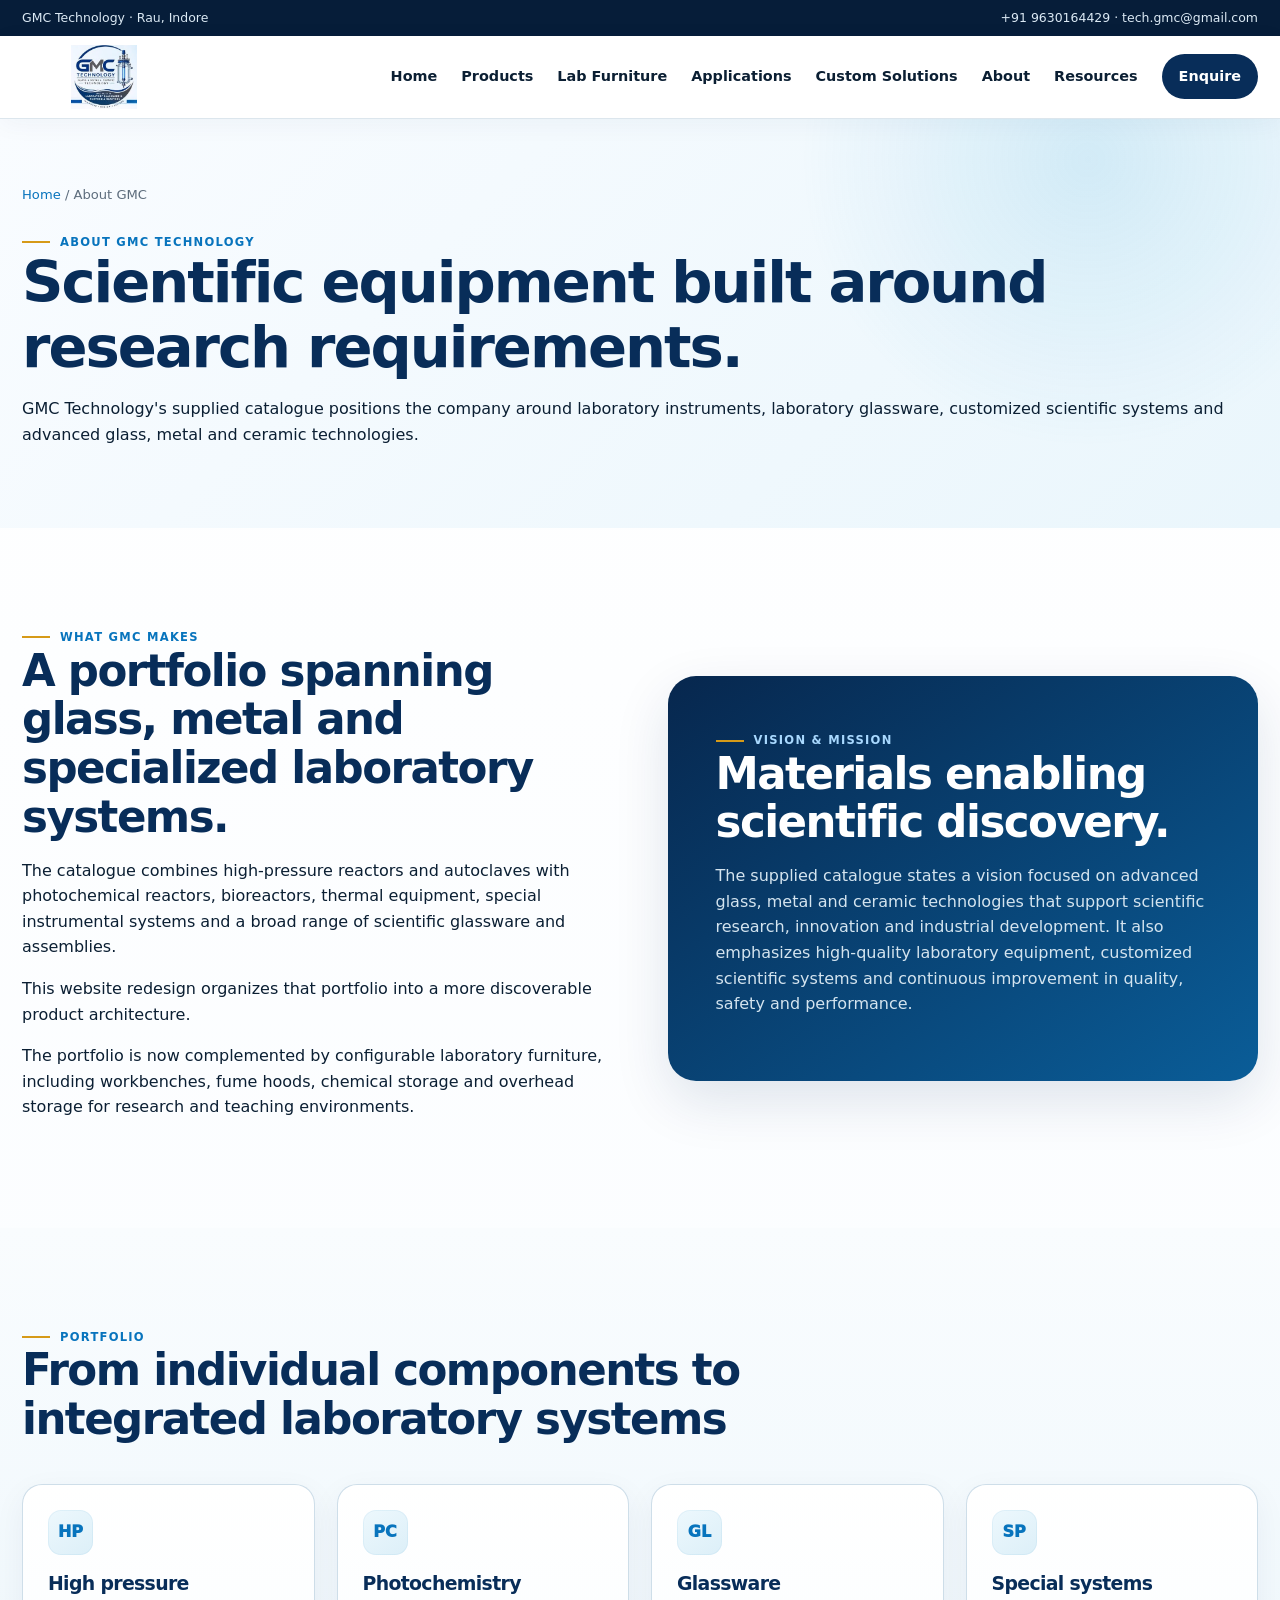
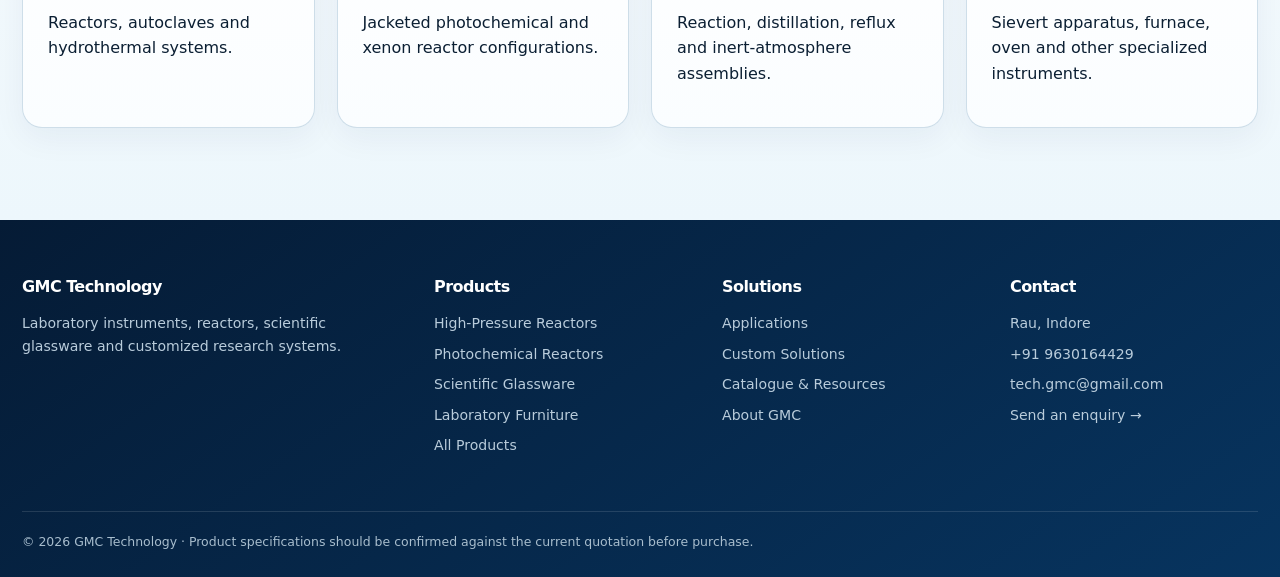
==== commit 673537b3: "Integrate laboratory furniture into site navigation" ====
--- a/about.html
+++ b/about.html
@@ -1,7 +1,7 @@
-<!doctype html><html lang="en"><head><meta charset="utf-8"><meta name="viewport" content="width=device-width,initial-scale=1"><title>About | GMC Technology</title><meta name="description" content="GMC Technology laboratory instruments, high-pressure reactors, photochemical reactors, scientific glassware and customized systems."><link rel="stylesheet" href="css/styles.css"><link rel="icon" href="assets/favicon.png"></head><body><div class="topbar"><div class="container"><span>GMC Technology · Rau, Indore</span><span>+91 9630164429 · support@gmctechnology.in · techgmc@gmail.com</span></div></div><header class="header"><div class="container nav"><a class="brand" href="index.html"><img src="assets/gmc-logo.jpg" alt="GMC Technology"></a><button class="menu-btn" aria-label="Open navigation">☰</button><nav class="navlinks"><a href="index.html">Home</a><a href="products.html">Products</a><a href="applications.html">Applications</a><a href="custom-solutions.html">Custom Solutions</a><a href="about.html">About</a><a href="resources.html">Resources</a><a class="nav-cta" href="contact.html">Enquire</a></nav></div></header><main>
+<!doctype html><html lang="en"><head><meta charset="utf-8"><meta name="viewport" content="width=device-width,initial-scale=1"><title>About | GMC Technology</title><meta name="description" content="GMC Technology laboratory instruments, high-pressure reactors, photochemical reactors, scientific glassware and customized systems."><link rel="stylesheet" href="css/styles.css"><link rel="icon" href="assets/favicon.png"></head><body><div class="topbar"><div class="container"><span>GMC Technology · Rau, Indore</span><span>+91 9630164429 · tech.gmc@gmail.com</span></div></div><header class="header"><div class="container nav"><a class="brand" href="index.html"><img src="assets/gmc-logo.jpg" alt="GMC Technology"></a><button class="menu-btn" aria-label="Open navigation">☰</button><nav class="navlinks"><a href="index.html">Home</a><a href="products.html">Products</a><a href="laboratory-furniture.html">Lab Furniture</a><a href="applications.html">Applications</a><a href="custom-solutions.html">Custom Solutions</a><a href="about.html">About</a><a href="resources.html">Resources</a><a class="nav-cta" href="contact.html">Enquire</a></nav></div></header><main>
 <section class="page-hero"><div class="container"><div class="breadcrumb"><a href="index.html">Home</a> / About GMC</div><span class="eyebrow">About GMC Technology</span><h1>Scientific equipment built around research requirements.</h1><p>GMC Technology's supplied catalogue positions the company around laboratory instruments, laboratory glassware, customized scientific systems and advanced glass, metal and ceramic technologies.</p></div></section>
 <section class="section"><div class="container split">
-  <div><span class="eyebrow">What GMC makes</span><h2>A portfolio spanning glass, metal and specialized laboratory systems.</h2><p>The catalogue combines high-pressure reactors and autoclaves with photochemical reactors, bioreactors, thermal equipment, special instrumental systems and a broad range of scientific glassware and assemblies.</p><p>This website redesign organizes that portfolio into a more discoverable product architecture.</p></div>
+  <div><span class="eyebrow">What GMC makes</span><h2>A portfolio spanning glass, metal and specialized laboratory systems.</h2><p>The catalogue combines high-pressure reactors and autoclaves with photochemical reactors, bioreactors, thermal equipment, special instrumental systems and a broad range of scientific glassware and assemblies.</p><p>This website redesign organizes that portfolio into a more discoverable product architecture.</p><p>The portfolio is now complemented by configurable laboratory furniture, including workbenches, fume hoods, chemical storage and overhead storage for research and teaching environments.</p></div>
   <div class="panel"><span class="eyebrow" style="color:#a9d9ff">Vision & mission</span><h2>Materials enabling scientific discovery.</h2><p>The supplied catalogue states a vision focused on advanced glass, metal and ceramic technologies that support scientific research, innovation and industrial development. It also emphasizes high-quality laboratory equipment, customized scientific systems and continuous improvement in quality, safety and performance.</p></div>
 </div></section>
 <section class="section surface"><div class="container"><div class="section-head"><span class="eyebrow">Portfolio</span><h2>From individual components to integrated laboratory systems</h2></div>
@@ -11,4 +11,4 @@
   <div class="feature-card"><div class="icon">GL</div><h3>Glassware</h3><p>Reaction, distillation, reflux and inert-atmosphere assemblies.</p></div>
   <div class="feature-card"><div class="icon">SP</div><h3>Special systems</h3><p>Sievert apparatus, furnace, oven and other specialized instruments.</p></div>
 </div></div></section>
-</main><footer class="footer"><div class="container"><div class="footer-grid"><div><h3>GMC Technology</h3><p>Laboratory instruments, reactors, scientific glassware and customized research systems.</p></div><div><h3>Products</h3><ul><li><a href="products.html?category=High-Pressure%20Reactors%20%26%20Autoclaves">High-Pressure Reactors</a></li><li><a href="products.html?category=Photochemical%20Reactors">Photochemical Reactors</a></li><li><a href="products.html?category=Scientific%20Glassware">Scientific Glassware</a></li><li><a href="products.html">All Products</a></li></ul></div><div><h3>Solutions</h3><ul><li><a href="applications.html">Applications</a></li><li><a href="custom-solutions.html">Custom Solutions</a></li><li><a href="resources.html">Catalogue & Resources</a></li><li><a href="about.html">About GMC</a></li></ul></div><div><h3>Contact</h3><ul><li>Rau, Indore</li><li>+91 9630164429</li><li>support@gmctechnology.in · techgmc@gmail.com</li><li><a href="contact.html">Send an enquiry →</a></li></ul></div></div><div class="footer-bottom">© 2026 GMC Technology · Product specifications should be confirmed against the current quotation before purchase.</div></div></footer><script src="js/main.js"></script></body></html>+</main><footer class="footer"><div class="container"><div class="footer-grid"><div><h3>GMC Technology</h3><p>Laboratory instruments, reactors, scientific glassware and customized research systems.</p></div><div><h3>Products</h3><ul><li><a href="products.html?category=High-Pressure%20Reactors%20%26%20Autoclaves">High-Pressure Reactors</a></li><li><a href="products.html?category=Photochemical%20Reactors">Photochemical Reactors</a></li><li><a href="products.html?category=Scientific%20Glassware">Scientific Glassware</a></li><li><a href="products.html?category=Laboratory%20Furniture">Laboratory Furniture</a></li><li><a href="products.html">All Products</a></li></ul></div><div><h3>Solutions</h3><ul><li><a href="applications.html">Applications</a></li><li><a href="custom-solutions.html">Custom Solutions</a></li><li><a href="resources.html">Catalogue & Resources</a></li><li><a href="about.html">About GMC</a></li></ul></div><div><h3>Contact</h3><ul><li>Rau, Indore</li><li>+91 9630164429</li><li>tech.gmc@gmail.com</li><li><a href="contact.html">Send an enquiry →</a></li></ul></div></div><div class="footer-bottom">© 2026 GMC Technology · Product specifications should be confirmed against the current quotation before purchase.</div></div></footer><script src="js/main.js"></script></body></html>
--- a/css/styles.css
+++ b/css/styles.css
@@ -24,3 +24,17 @@
 .btn-primary{box-shadow:0 8px 20px rgba(8,45,89,.14)}
 .btn-secondary{box-shadow:0 4px 14px rgba(8,45,89,.05)}
 @media(max-width:650px){.hero{background:linear-gradient(160deg,#f9fcff 0%,#eaf6fc 72%,#dceff8 100%)}}
+
+/* Laboratory furniture */
+.furniture-hero{overflow:hidden;background:radial-gradient(circle at 82% 22%,rgba(59,166,216,.2),transparent 25%),linear-gradient(135deg,#f9fcff 0%,#eaf6fc 55%,#d8eef8 100%);border-bottom:1px solid #d8e8f1}
+.furniture-hero-grid{display:grid;grid-template-columns:1fr 1fr;gap:54px;align-items:center;padding:68px 0 78px}
+.furniture-hero h1{font-size:clamp(2.7rem,5vw,4.8rem)}
+.furniture-hero p{font-size:1.08rem;color:var(--muted);max-width:690px}
+.furniture-hero-visual{position:relative}
+.furniture-hero-visual img{width:100%;border-radius:28px;box-shadow:0 28px 70px rgba(8,45,89,.15);border:1px solid rgba(255,255,255,.9)}
+.furniture-points{display:flex;flex-wrap:wrap;gap:8px;margin-top:25px}
+.furniture-points span{padding:8px 11px;border-radius:999px;background:rgba(255,255,255,.78);border:1px solid #c9dfe9;color:var(--navy);font-size:.76rem;font-weight:800}
+.furniture-feature-grid{display:grid;grid-template-columns:repeat(3,1fr);gap:22px}
+.furniture-feature-grid .category-card .image{aspect-ratio:16/10}
+@media(max-width:1000px){.furniture-hero-grid{grid-template-columns:1fr}.furniture-hero-visual{order:-1}.furniture-feature-grid{grid-template-columns:1fr 1fr}}
+@media(max-width:650px){.furniture-feature-grid{grid-template-columns:1fr}.furniture-hero-grid{padding:48px 0 60px}.furniture-points span{font-size:.7rem}}
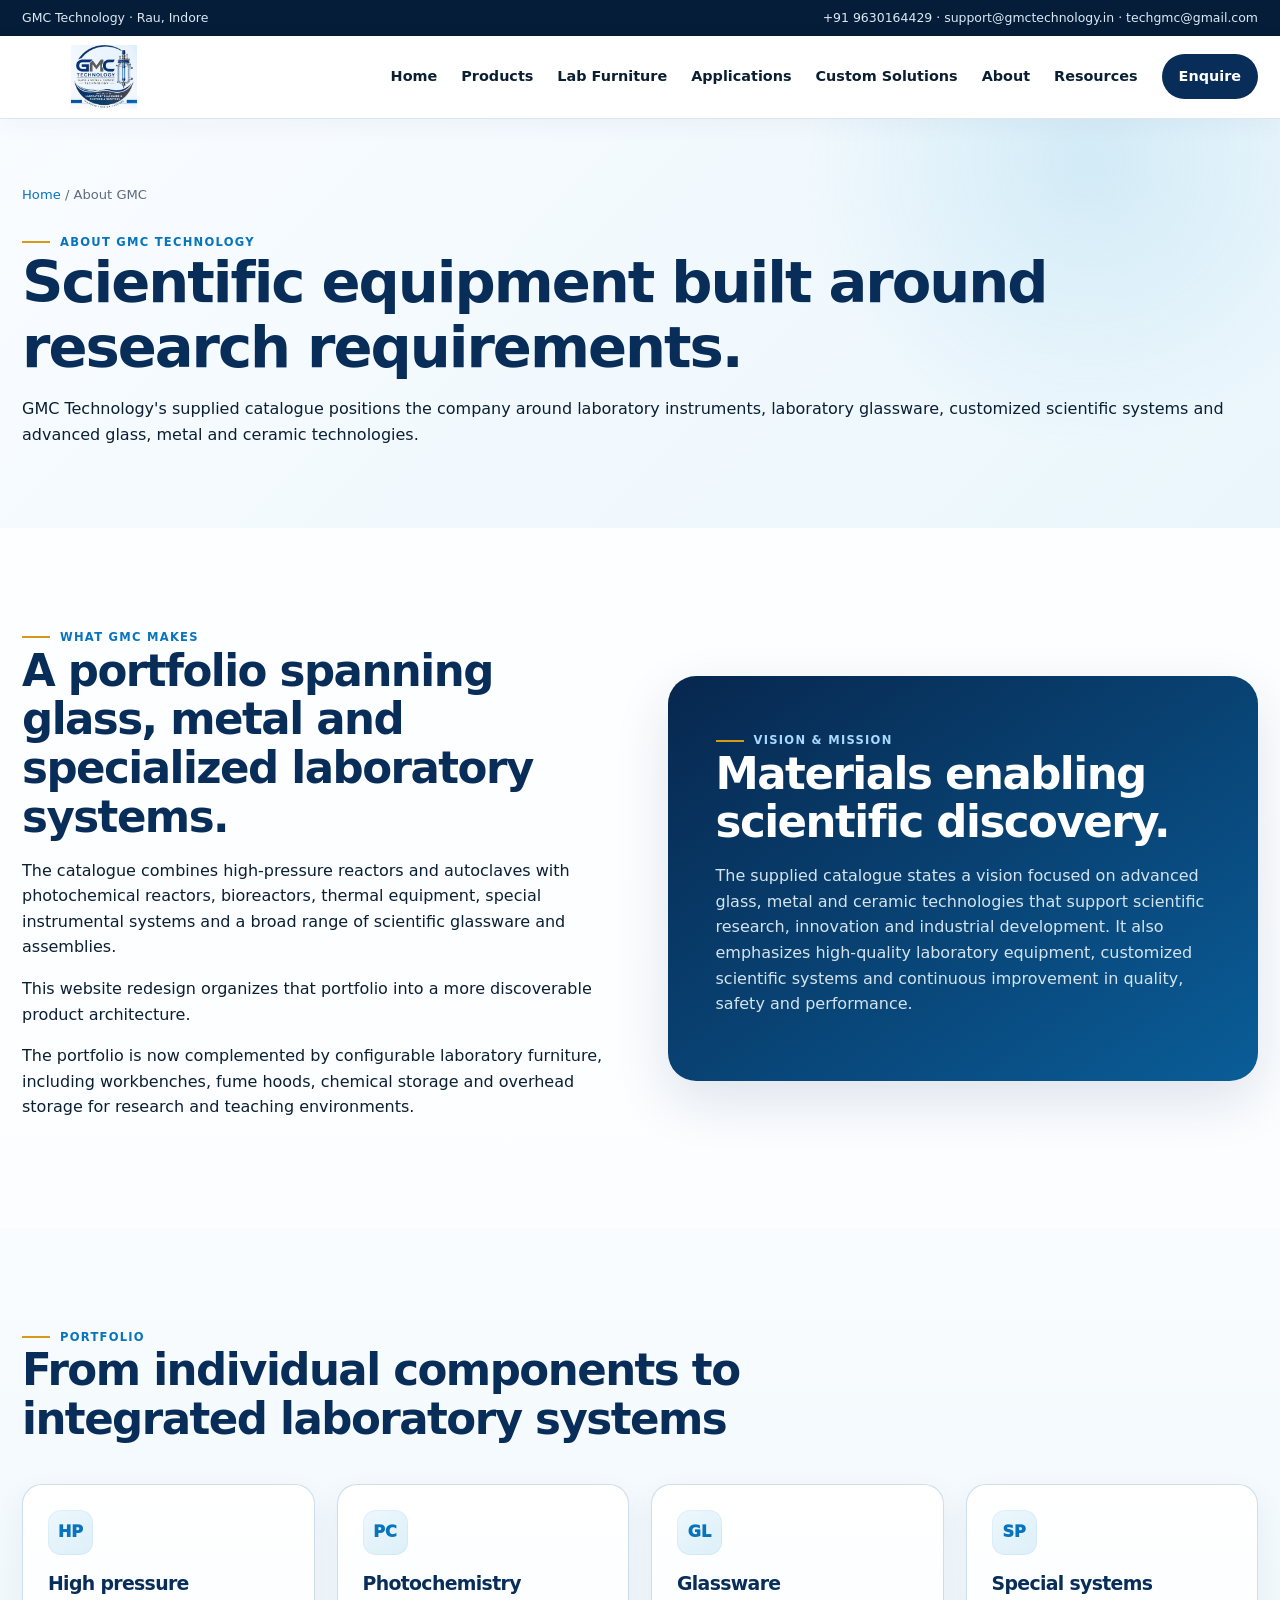
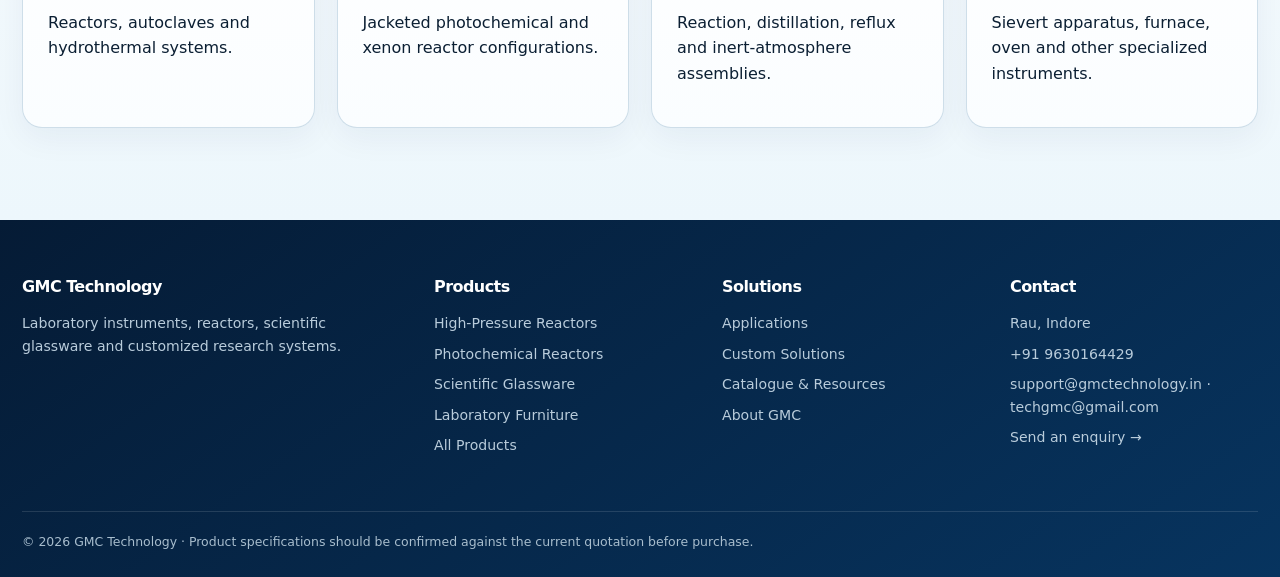
==== commit c9de5880: "Update website email contacts" ====
--- a/about.html
+++ b/about.html
@@ -1,4 +1,4 @@
-<!doctype html><html lang="en"><head><meta charset="utf-8"><meta name="viewport" content="width=device-width,initial-scale=1"><title>About | GMC Technology</title><meta name="description" content="GMC Technology laboratory instruments, high-pressure reactors, photochemical reactors, scientific glassware and customized systems."><link rel="stylesheet" href="css/styles.css"><link rel="icon" href="assets/favicon.png"></head><body><div class="topbar"><div class="container"><span>GMC Technology · Rau, Indore</span><span>+91 9630164429 · tech.gmc@gmail.com</span></div></div><header class="header"><div class="container nav"><a class="brand" href="index.html"><img src="assets/gmc-logo.jpg" alt="GMC Technology"></a><button class="menu-btn" aria-label="Open navigation">☰</button><nav class="navlinks"><a href="index.html">Home</a><a href="products.html">Products</a><a href="laboratory-furniture.html">Lab Furniture</a><a href="applications.html">Applications</a><a href="custom-solutions.html">Custom Solutions</a><a href="about.html">About</a><a href="resources.html">Resources</a><a class="nav-cta" href="contact.html">Enquire</a></nav></div></header><main>
+<!doctype html><html lang="en"><head><meta charset="utf-8"><meta name="viewport" content="width=device-width,initial-scale=1"><title>About | GMC Technology</title><meta name="description" content="GMC Technology laboratory instruments, high-pressure reactors, photochemical reactors, scientific glassware and customized systems."><link rel="stylesheet" href="css/styles.css"><link rel="icon" href="assets/favicon.png"></head><body><div class="topbar"><div class="container"><span>GMC Technology · Rau, Indore</span><span>+91 9630164429 · support@gmctechnology.in · techgmc@gmail.com</span></div></div><header class="header"><div class="container nav"><a class="brand" href="index.html"><img src="assets/gmc-logo.jpg" alt="GMC Technology"></a><button class="menu-btn" aria-label="Open navigation">☰</button><nav class="navlinks"><a href="index.html">Home</a><a href="products.html">Products</a><a href="laboratory-furniture.html">Lab Furniture</a><a href="applications.html">Applications</a><a href="custom-solutions.html">Custom Solutions</a><a href="about.html">About</a><a href="resources.html">Resources</a><a class="nav-cta" href="contact.html">Enquire</a></nav></div></header><main>
 <section class="page-hero"><div class="container"><div class="breadcrumb"><a href="index.html">Home</a> / About GMC</div><span class="eyebrow">About GMC Technology</span><h1>Scientific equipment built around research requirements.</h1><p>GMC Technology's supplied catalogue positions the company around laboratory instruments, laboratory glassware, customized scientific systems and advanced glass, metal and ceramic technologies.</p></div></section>
 <section class="section"><div class="container split">
   <div><span class="eyebrow">What GMC makes</span><h2>A portfolio spanning glass, metal and specialized laboratory systems.</h2><p>The catalogue combines high-pressure reactors and autoclaves with photochemical reactors, bioreactors, thermal equipment, special instrumental systems and a broad range of scientific glassware and assemblies.</p><p>This website redesign organizes that portfolio into a more discoverable product architecture.</p><p>The portfolio is now complemented by configurable laboratory furniture, including workbenches, fume hoods, chemical storage and overhead storage for research and teaching environments.</p></div>
@@ -11,4 +11,4 @@
   <div class="feature-card"><div class="icon">GL</div><h3>Glassware</h3><p>Reaction, distillation, reflux and inert-atmosphere assemblies.</p></div>
   <div class="feature-card"><div class="icon">SP</div><h3>Special systems</h3><p>Sievert apparatus, furnace, oven and other specialized instruments.</p></div>
 </div></div></section>
-</main><footer class="footer"><div class="container"><div class="footer-grid"><div><h3>GMC Technology</h3><p>Laboratory instruments, reactors, scientific glassware and customized research systems.</p></div><div><h3>Products</h3><ul><li><a href="products.html?category=High-Pressure%20Reactors%20%26%20Autoclaves">High-Pressure Reactors</a></li><li><a href="products.html?category=Photochemical%20Reactors">Photochemical Reactors</a></li><li><a href="products.html?category=Scientific%20Glassware">Scientific Glassware</a></li><li><a href="products.html?category=Laboratory%20Furniture">Laboratory Furniture</a></li><li><a href="products.html">All Products</a></li></ul></div><div><h3>Solutions</h3><ul><li><a href="applications.html">Applications</a></li><li><a href="custom-solutions.html">Custom Solutions</a></li><li><a href="resources.html">Catalogue & Resources</a></li><li><a href="about.html">About GMC</a></li></ul></div><div><h3>Contact</h3><ul><li>Rau, Indore</li><li>+91 9630164429</li><li>tech.gmc@gmail.com</li><li><a href="contact.html">Send an enquiry →</a></li></ul></div></div><div class="footer-bottom">© 2026 GMC Technology · Product specifications should be confirmed against the current quotation before purchase.</div></div></footer><script src="js/main.js"></script></body></html>+</main><footer class="footer"><div class="container"><div class="footer-grid"><div><h3>GMC Technology</h3><p>Laboratory instruments, reactors, scientific glassware and customized research systems.</p></div><div><h3>Products</h3><ul><li><a href="products.html?category=High-Pressure%20Reactors%20%26%20Autoclaves">High-Pressure Reactors</a></li><li><a href="products.html?category=Photochemical%20Reactors">Photochemical Reactors</a></li><li><a href="products.html?category=Scientific%20Glassware">Scientific Glassware</a></li><li><a href="products.html?category=Laboratory%20Furniture">Laboratory Furniture</a></li><li><a href="products.html">All Products</a></li></ul></div><div><h3>Solutions</h3><ul><li><a href="applications.html">Applications</a></li><li><a href="custom-solutions.html">Custom Solutions</a></li><li><a href="resources.html">Catalogue & Resources</a></li><li><a href="about.html">About GMC</a></li></ul></div><div><h3>Contact</h3><ul><li>Rau, Indore</li><li>+91 9630164429</li><li>support@gmctechnology.in · techgmc@gmail.com</li><li><a href="contact.html">Send an enquiry →</a></li></ul></div></div><div class="footer-bottom">© 2026 GMC Technology · Product specifications should be confirmed against the current quotation before purchase.</div></div></footer><script src="js/main.js"></script></body></html>
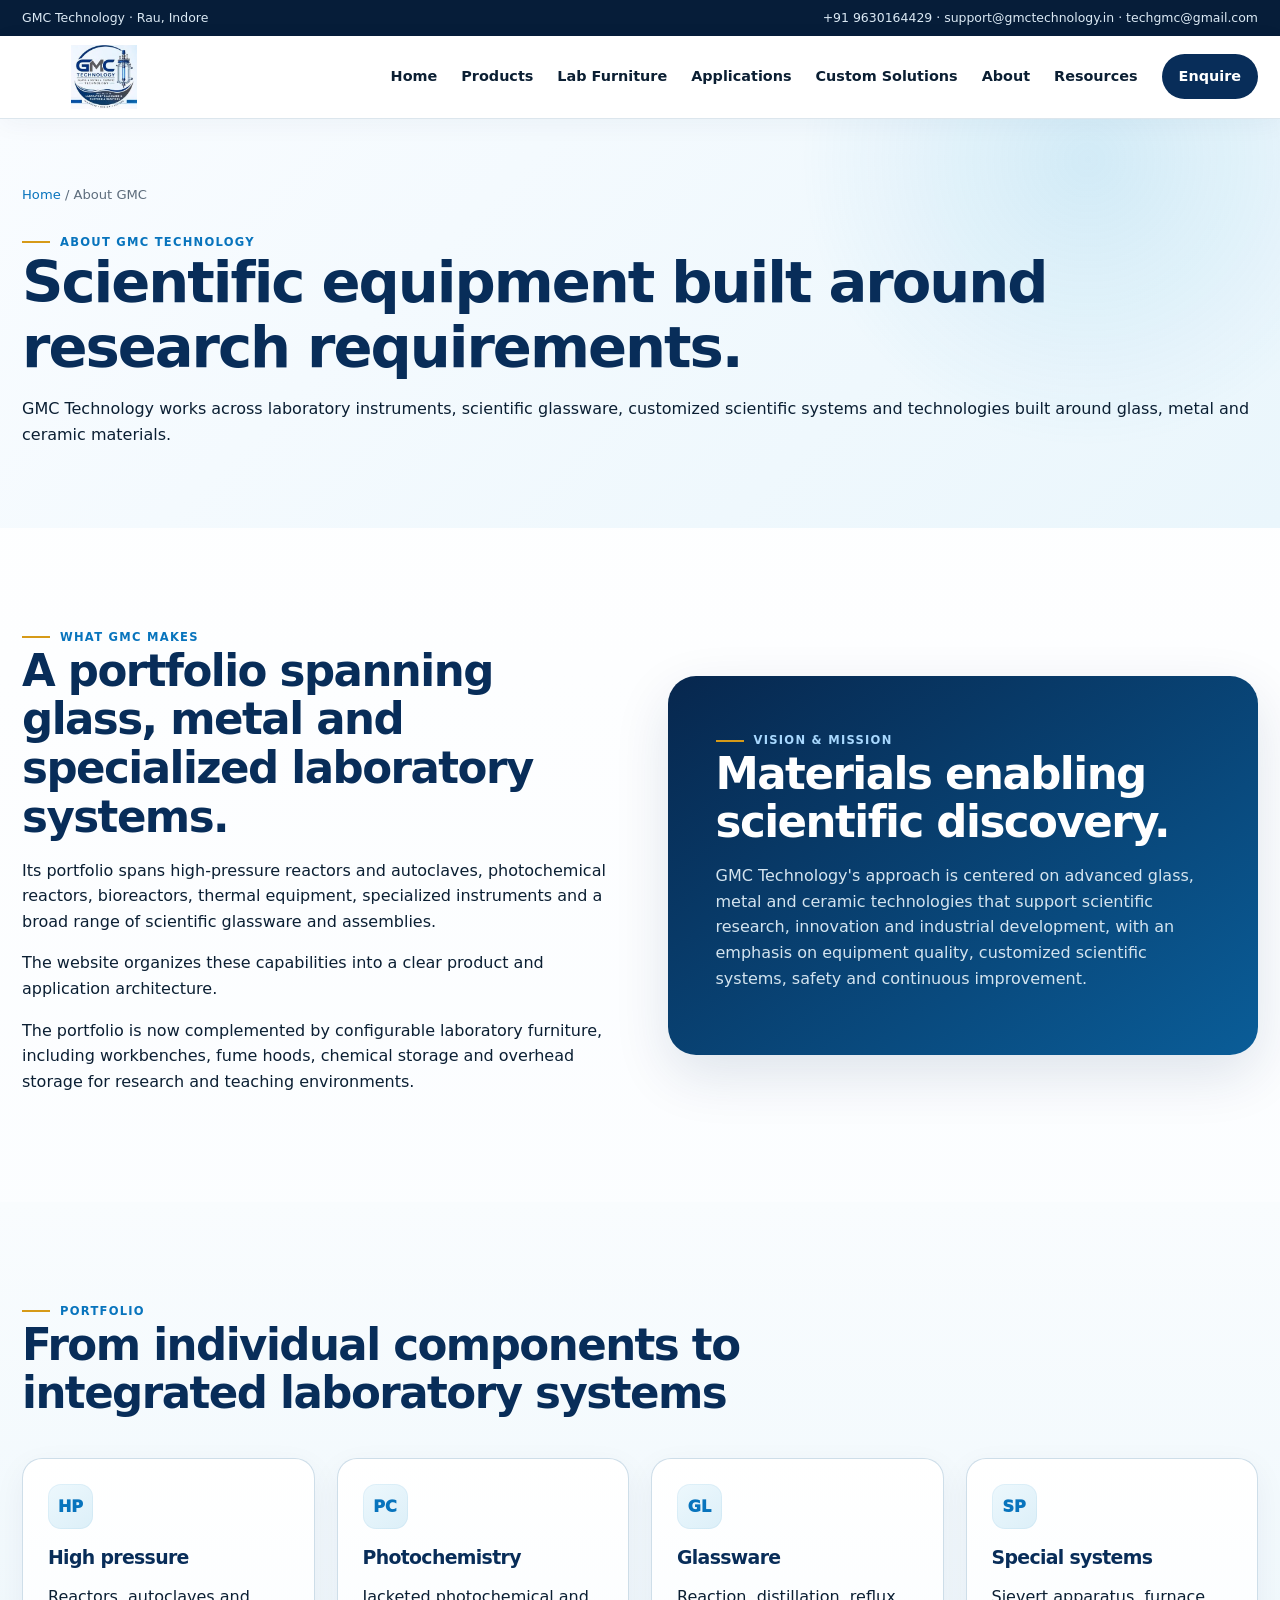
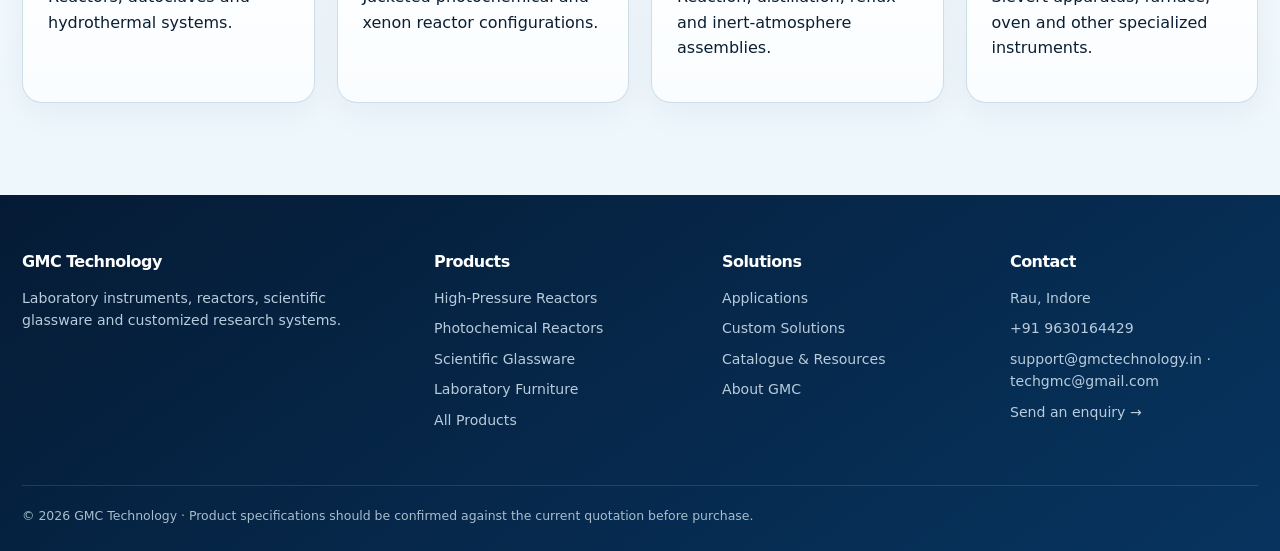
==== commit 99e8f9b6: "Refine website copy to remove catalogue-derived phrasing" ====
--- a/about.html
+++ b/about.html
@@ -1,8 +1,8 @@
 <!doctype html><html lang="en"><head><meta charset="utf-8"><meta name="viewport" content="width=device-width,initial-scale=1"><title>About | GMC Technology</title><meta name="description" content="GMC Technology laboratory instruments, high-pressure reactors, photochemical reactors, scientific glassware and customized systems."><link rel="stylesheet" href="css/styles.css"><link rel="icon" href="assets/favicon.png"></head><body><div class="topbar"><div class="container"><span>GMC Technology · Rau, Indore</span><span>+91 9630164429 · support@gmctechnology.in · techgmc@gmail.com</span></div></div><header class="header"><div class="container nav"><a class="brand" href="index.html"><img src="assets/gmc-logo.jpg" alt="GMC Technology"></a><button class="menu-btn" aria-label="Open navigation">☰</button><nav class="navlinks"><a href="index.html">Home</a><a href="products.html">Products</a><a href="laboratory-furniture.html">Lab Furniture</a><a href="applications.html">Applications</a><a href="custom-solutions.html">Custom Solutions</a><a href="about.html">About</a><a href="resources.html">Resources</a><a class="nav-cta" href="contact.html">Enquire</a></nav></div></header><main>
-<section class="page-hero"><div class="container"><div class="breadcrumb"><a href="index.html">Home</a> / About GMC</div><span class="eyebrow">About GMC Technology</span><h1>Scientific equipment built around research requirements.</h1><p>GMC Technology's supplied catalogue positions the company around laboratory instruments, laboratory glassware, customized scientific systems and advanced glass, metal and ceramic technologies.</p></div></section>
+<section class="page-hero"><div class="container"><div class="breadcrumb"><a href="index.html">Home</a> / About GMC</div><span class="eyebrow">About GMC Technology</span><h1>Scientific equipment built around research requirements.</h1><p>GMC Technology works across laboratory instruments, scientific glassware, customized scientific systems and technologies built around glass, metal and ceramic materials.</p></div></section>
 <section class="section"><div class="container split">
-  <div><span class="eyebrow">What GMC makes</span><h2>A portfolio spanning glass, metal and specialized laboratory systems.</h2><p>The catalogue combines high-pressure reactors and autoclaves with photochemical reactors, bioreactors, thermal equipment, special instrumental systems and a broad range of scientific glassware and assemblies.</p><p>This website redesign organizes that portfolio into a more discoverable product architecture.</p><p>The portfolio is now complemented by configurable laboratory furniture, including workbenches, fume hoods, chemical storage and overhead storage for research and teaching environments.</p></div>
-  <div class="panel"><span class="eyebrow" style="color:#a9d9ff">Vision & mission</span><h2>Materials enabling scientific discovery.</h2><p>The supplied catalogue states a vision focused on advanced glass, metal and ceramic technologies that support scientific research, innovation and industrial development. It also emphasizes high-quality laboratory equipment, customized scientific systems and continuous improvement in quality, safety and performance.</p></div>
+  <div><span class="eyebrow">What GMC makes</span><h2>A portfolio spanning glass, metal and specialized laboratory systems.</h2><p>Its portfolio spans high-pressure reactors and autoclaves, photochemical reactors, bioreactors, thermal equipment, specialized instruments and a broad range of scientific glassware and assemblies.</p><p>The website organizes these capabilities into a clear product and application architecture.</p><p>The portfolio is now complemented by configurable laboratory furniture, including workbenches, fume hoods, chemical storage and overhead storage for research and teaching environments.</p></div>
+  <div class="panel"><span class="eyebrow" style="color:#a9d9ff">Vision & mission</span><h2>Materials enabling scientific discovery.</h2><p>GMC Technology's approach is centered on advanced glass, metal and ceramic technologies that support scientific research, innovation and industrial development, with an emphasis on equipment quality, customized scientific systems, safety and continuous improvement.</p></div>
 </div></section>
 <section class="section surface"><div class="container"><div class="section-head"><span class="eyebrow">Portfolio</span><h2>From individual components to integrated laboratory systems</h2></div>
 <div class="grid grid-4">
--- a/css/styles.css
+++ b/css/styles.css
@@ -1,5 +1,5 @@
 :root{--ink:#0b1f33;--navy:#082d59;--blue:#0874bd;--cyan:#20a8d8;--ice:#eef7fc;--paper:#fbfcfd;--gold:#d69a18;--muted:#5d6d7d;--line:#d9e4ec;--white:#fff;--shadow:0 20px 55px rgba(8,45,89,.12);--radius:20px;--max:1240px}
-*{box-sizing:border-box}html{scroll-behavior:smooth}body{margin:0;color:var(--ink);font-family:Inter,ui-sans-serif,system-ui,-apple-system,BlinkMacSystemFont,"Segoe UI",sans-serif;line-height:1.6;background:#fff}img{max-width:100%;display:block}a{text-decoration:none;color:inherit}button,input,select,textarea{font:inherit}.container{width:min(var(--max),calc(100% - 44px));margin:auto}.topbar{background:#061d39;color:#dbe9f4;font-size:.78rem}.topbar .container{display:flex;justify-content:space-between;padding:8px 0}.header{position:sticky;top:0;z-index:100;background:rgba(255,255,255,.95);backdrop-filter:blur(16px);border-bottom:1px solid rgba(217,228,236,.9)}.nav{height:82px;display:flex;align-items:center;justify-content:space-between;gap:30px}.brand img{width:164px;height:64px;object-fit:contain}.navlinks{display:flex;align-items:center;gap:24px;font-weight:750;font-size:.9rem}.navlinks>a{padding:29px 0;position:relative}.navlinks>a:hover{color:var(--blue)}.navlinks>a:not(.nav-cta):after{content:"";position:absolute;left:0;right:100%;bottom:20px;height:2px;background:var(--blue);transition:.2s}.navlinks>a:hover:after{right:0}.nav-cta{background:var(--navy);color:#fff!important;border-radius:999px;padding:11px 17px!important}.menu-btn{display:none;border:1px solid var(--line);background:#fff;border-radius:10px;padding:8px 12px}.hero{position:relative;overflow:hidden;background:radial-gradient(circle at 88% 16%,rgba(69,174,224,.22),transparent 28%),linear-gradient(135deg,#f9fcff 0%,#edf7fd 48%,#dceff9 100%)}.hero:before{content:"";position:absolute;inset:auto -12% -58% auto;width:760px;height:760px;border:1px solid rgba(8,116,189,.11);border-radius:50%;box-shadow:0 0 0 70px rgba(8,116,189,.025),0 0 0 140px rgba(8,116,189,.018)}.hero:after{content:"";position:absolute;width:520px;height:520px;border:1px solid rgba(8,116,189,.1);border-radius:50%;right:-180px;bottom:-260px}.hero-grid{display:grid;grid-template-columns:1.02fr .98fr;gap:60px;align-items:center;padding:84px 0 92px;position:relative;z-index:1}.eyebrow{display:inline-flex;align-items:center;gap:10px;text-transform:uppercase;letter-spacing:.11em;font-size:.72rem;font-weight:900;color:var(--blue)}.eyebrow:before{content:"";width:28px;height:2px;background:var(--gold)}h1,h2,h3{line-height:1.12;letter-spacing:-.035em;margin:0 0 16px}h1{font-size:clamp(2.8rem,5vw,5.2rem);color:var(--navy)}h2{font-size:clamp(2rem,3.4vw,3.15rem);color:var(--navy)}h3{font-size:1.18rem;color:var(--navy)}.hero-copy p{font-size:1.12rem;max-width:680px;color:var(--muted)}.actions{display:flex;flex-wrap:wrap;gap:12px;margin-top:28px}.btn{display:inline-flex;align-items:center;justify-content:center;gap:8px;border-radius:11px;padding:13px 18px;font-weight:850;border:1px solid transparent;cursor:pointer}.btn-primary{background:var(--navy);color:#fff}.btn-primary:hover{background:#061f3e}.btn-secondary{background:#fff;border-color:#b9cad8;color:var(--navy)}.btn-secondary:hover{border-color:var(--blue)}.btn-gold{background:var(--gold);color:#17283b}.hero-visual{position:relative}.hero-card{background:linear-gradient(145deg,rgba(255,255,255,.94),rgba(220,240,250,.96));border:1px solid rgba(255,255,255,.9);border-radius:30px;padding:14px;box-shadow:0 28px 70px rgba(8,45,89,.16);transform:rotate(1deg)}.hero-card img{border-radius:21px;width:100%;aspect-ratio:1/1;object-fit:cover}.floating{position:absolute;background:rgba(255,255,255,.97);border:1px solid rgba(184,210,227,.9);box-shadow:0 18px 45px rgba(8,45,89,.13);border-radius:17px;padding:15px 17px;max-width:230px}.floating strong{display:block;color:var(--navy);font-size:.9rem}.floating span{font-size:.77rem;color:var(--muted)}.float-a{left:-30px;bottom:30px}.float-b{right:-25px;top:35px}.stats{background:linear-gradient(110deg,#061d39,#0a5f99);color:#fff}.stats-grid{display:grid;grid-template-columns:repeat(4,1fr)}.stat{padding:26px 20px;border-right:1px solid rgba(255,255,255,.12)}.stat:last-child{border-right:0}.stat b{display:block;font-size:1rem}.stat span{font-size:.8rem;color:#bfd1df}.section{padding:92px 0}.section-sm{padding:58px 0}.surface{background:linear-gradient(180deg,#f9fcfe 0%,#eef7fc 100%)}.section-head{max-width:790px;margin-bottom:40px}.section-head p{color:var(--muted);font-size:1rem}.grid{display:grid;gap:22px}.grid-3{grid-template-columns:repeat(3,1fr)}.grid-4{grid-template-columns:repeat(4,1fr)}.category-card,.product-card,.feature-card{background:rgba(255,255,255,.96);border:1px solid rgba(204,221,232,.95);border-radius:var(--radius);overflow:hidden;box-shadow:0 7px 25px rgba(8,45,89,.045);transition:transform .25s ease,box-shadow .25s ease,border-color .25s ease}.category-card:hover,.product-card:hover,.feature-card:hover{transform:translateY(-6px);box-shadow:0 22px 50px rgba(8,45,89,.13);border-color:#9fc5dc}.category-card .image,.product-card .image{aspect-ratio:4/3;background:linear-gradient(145deg,#fafdff 0%,#e8f4fb 100%);overflow:hidden;position:relative}.category-card .image:after,.product-card .image:after{content:"";position:absolute;inset:0;background:linear-gradient(145deg,rgba(255,255,255,.16),transparent 48%,rgba(91,177,220,.08));pointer-events:none}.category-card img,.product-card img{width:100%;height:100%;object-fit:cover;transition:transform .4s ease,filter .4s ease}.category-card:hover img,.product-card:hover img{transform:scale(1.035);filter:saturate(1.03)}.card-body{padding:21px}.card-body p{color:var(--muted);font-size:.91rem;margin:8px 0 17px}.link{font-weight:850;color:var(--blue)}.micro{font-size:.78rem;color:var(--muted)}.badge{display:inline-flex;padding:5px 9px;border-radius:999px;background:var(--ice);color:var(--blue);font-size:.7rem;font-weight:850}.product-meta{display:flex;justify-content:space-between;align-items:center;gap:10px;margin-bottom:10px}.feature-card{padding:25px}.icon{width:45px;height:45px;display:grid;place-items:center;border-radius:13px;background:linear-gradient(145deg,#edf8fd,#dceff8);color:var(--blue);font-weight:950;margin-bottom:18px;box-shadow:inset 0 0 0 1px rgba(8,116,189,.06)}.split{display:grid;grid-template-columns:1fr 1fr;gap:55px;align-items:center}.panel{background:linear-gradient(145deg,#07274e,#0a5d98);border-radius:28px;padding:48px;color:#fff;box-shadow:var(--shadow)}.panel h2{color:#fff}.panel p{color:#d4e4ef}.checks{display:grid;gap:14px;margin:24px 0}.check{display:grid;grid-template-columns:35px 1fr;gap:10px;align-items:start}.check b{color:var(--blue)}.band{background:linear-gradient(120deg,var(--navy),#0a6aab);color:#fff;border-radius:28px;padding:50px}.band h2{color:#fff}.band p{color:#d8e7f1}.page-hero{padding:65px 0;background:linear-gradient(135deg,#f7fbfe 0%,#e8f4fb 100%)}.breadcrumb{font-size:.82rem;color:var(--muted);margin-bottom:20px}.breadcrumb a{color:var(--blue)}.page-hero h1{font-size:clamp(2.4rem,4.5vw,4rem)}.filters{display:grid;grid-template-columns:1fr 260px;gap:12px;margin-bottom:18px}.filters input,.filters select,.enquiry input,.enquiry textarea{border:1px solid #cbd9e4;border-radius:11px;padding:13px 14px;background:#fff;color:var(--ink);outline:none}.filters input:focus,.filters select:focus,.enquiry input:focus,.enquiry textarea:focus{border-color:var(--blue);box-shadow:0 0 0 3px rgba(8,116,189,.1)}.result-count{color:var(--muted);font-weight:750;margin:0 0 22px}.product-grid{display:grid;grid-template-columns:repeat(3,1fr);gap:22px}.product-card .image img{object-fit:cover}.detail{padding:74px 0}.detail-grid{display:grid;grid-template-columns:.86fr 1.14fr;gap:58px;align-items:start}.detail-image{background:linear-gradient(145deg,#ffffff,#eaf6fc);border:1px solid #cfe1ec;border-radius:25px;padding:17px;position:sticky;top:105px;box-shadow:0 16px 40px rgba(8,45,89,.09)}.detail-image img{border-radius:17px;width:100%}.detail h1{font-size:clamp(2.3rem,4vw,4rem)}.lead{font-size:1.08rem;color:var(--muted)}.pills{display:flex;flex-wrap:wrap;gap:8px;margin:14px 0 28px}.pill{border:1px solid #c9dce9;border-radius:999px;padding:7px 10px;font-size:.78rem;color:var(--navy);background:#f8fcfe}.spec-table{width:100%;border-collapse:collapse;margin:18px 0 30px;font-size:.9rem}.spec-table th,.spec-table td{padding:12px 14px;border:1px solid var(--line);text-align:left;vertical-align:top}.spec-table th{background:#edf5fa;color:var(--navy);width:38%}.notice{padding:14px 16px;background:#fff8df;border:1px solid #ecd58d;border-radius:12px;color:#5e4a09}.sticky-inquiry{position:fixed;right:22px;bottom:22px;z-index:80;box-shadow:var(--shadow)}.footer{background:linear-gradient(145deg,#051b35,#07345f);color:#d4e2ed;padding:58px 0 25px}.footer-grid{display:grid;grid-template-columns:1.5fr 1fr 1fr 1fr;gap:40px}.footer h3{color:#fff;font-size:1rem}.footer p,.footer li{font-size:.88rem;color:#b9ccdb}.footer ul{list-style:none;padding:0;display:grid;gap:8px}.footer a:hover{color:#fff}.footer-bottom{border-top:1px solid rgba(255,255,255,.12);margin-top:38px;padding-top:20px;font-size:.78rem;color:#a8bdcd}.empty{padding:45px;text-align:center;border:1px dashed #b9cad9;border-radius:16px;color:var(--muted)}.enquiry{display:grid;gap:12px}.enquiry label{font-weight:750;font-size:.85rem;color:var(--navy)}.enquiry textarea{resize:vertical}.contact-grid{display:grid;grid-template-columns:.8fr 1.2fr;gap:50px;align-items:start}.catalogue-strip{display:flex;align-items:center;gap:20px;padding:20px;border:1px solid var(--line);background:#fff;border-radius:17px}.catalogue-strip .icon{margin:0;flex:0 0 auto}.process{display:grid;grid-template-columns:repeat(3,1fr);gap:18px}.process .feature-card{position:relative}.process .num{font-size:2.4rem;font-weight:950;color:#dbeaf3;margin-bottom:10px}.product-cta{margin-top:35px;padding:25px;border-radius:18px;background:#f1f8fc;border:1px solid #d3e5ef}.mobile-only{display:none}
+*{box-sizing:border-box}html{scroll-behavior:smooth}body{margin:0;color:var(--ink);font-family:Inter,ui-sans-serif,system-ui,-apple-system,BlinkMacSystemFont,"Segoe UI",sans-serif;line-height:1.6;background:#fff}img{max-width:100%;display:block}a{text-decoration:none;color:inherit}button,input,select,textarea{font:inherit}.container{width:min(var(--max),calc(100% - 44px));margin:auto}.topbar{background:#061d39;color:#dbe9f4;font-size:.78rem}.topbar .container{display:flex;justify-content:space-between;padding:8px 0}.header{position:sticky;top:0;z-index:100;background:rgba(255,255,255,.95);backdrop-filter:blur(16px);border-bottom:1px solid rgba(217,228,236,.9)}.nav{height:82px;display:flex;align-items:center;justify-content:space-between;gap:30px}.brand img{width:164px;height:64px;object-fit:contain}.navlinks{display:flex;align-items:center;gap:24px;font-weight:750;font-size:.9rem}.navlinks>a{padding:29px 0;position:relative}.navlinks>a:hover{color:var(--blue)}.navlinks>a:not(.nav-cta):after{content:"";position:absolute;left:0;right:100%;bottom:20px;height:2px;background:var(--blue);transition:.2s}.navlinks>a:hover:after{right:0}.nav-cta{background:var(--navy);color:#fff!important;border-radius:999px;padding:11px 17px!important}.menu-btn{display:none;border:1px solid var(--line);background:#fff;border-radius:10px;padding:8px 12px}.hero{position:relative;overflow:hidden;background:radial-gradient(circle at 88% 16%,rgba(69,174,224,.22),transparent 28%),linear-gradient(135deg,#f9fcff 0%,#edf7fd 48%,#dceff9 100%)}.hero:before{content:"";position:absolute;inset:auto -12% -58% auto;width:760px;height:760px;border:1px solid rgba(8,116,189,.11);border-radius:50%;box-shadow:0 0 0 70px rgba(8,116,189,.025),0 0 0 140px rgba(8,116,189,.018)}.hero:after{content:"";position:absolute;width:520px;height:520px;border:1px solid rgba(8,116,189,.1);border-radius:50%;right:-180px;bottom:-260px}.hero-grid{display:grid;grid-template-columns:1.02fr .98fr;gap:60px;align-items:center;padding:84px 0 92px;position:relative;z-index:1}.eyebrow{display:inline-flex;align-items:center;gap:10px;text-transform:uppercase;letter-spacing:.11em;font-size:.72rem;font-weight:900;color:var(--blue)}.eyebrow:before{content:"";width:28px;height:2px;background:var(--gold)}h1,h2,h3{line-height:1.12;letter-spacing:-.035em;margin:0 0 16px}h1{font-size:clamp(2.8rem,5vw,5.2rem);color:var(--navy)}h2{font-size:clamp(2rem,3.4vw,3.15rem);color:var(--navy)}h3{font-size:1.18rem;color:var(--navy)}.hero-copy p{font-size:1.12rem;max-width:680px;color:var(--muted)}.actions{display:flex;flex-wrap:wrap;gap:12px;margin-top:28px}.btn{display:inline-flex;align-items:center;justify-content:center;gap:8px;border-radius:11px;padding:13px 18px;font-weight:850;border:1px solid transparent;cursor:pointer}.btn-primary{background:var(--navy);color:#fff}.btn-primary:hover{background:#061f3e}.btn-secondary{background:#fff;border-color:#b9cad8;color:var(--navy)}.btn-secondary:hover{border-color:var(--blue)}.btn-gold{background:var(--gold);color:#17283b}.hero-visual{position:relative}.hero-card{background:linear-gradient(145deg,rgba(255,255,255,.94),rgba(220,240,250,.96));border:1px solid rgba(255,255,255,.9);border-radius:30px;padding:14px;box-shadow:0 28px 70px rgba(8,45,89,.16);transform:rotate(1deg)}.hero-card img{border-radius:21px;width:100%;aspect-ratio:1/1;object-fit:cover}.floating{position:absolute;background:rgba(255,255,255,.97);border:1px solid rgba(184,210,227,.9);box-shadow:0 18px 45px rgba(8,45,89,.13);border-radius:17px;padding:15px 17px;max-width:230px}.floating strong{display:block;color:var(--navy);font-size:.9rem}.floating span{font-size:.77rem;color:var(--muted)}.float-a{left:-30px;bottom:30px}.float-b{right:-25px;top:35px}.stats{background:linear-gradient(110deg,#061d39,#0a5f99);color:#fff}.stats-grid{display:grid;grid-template-columns:repeat(4,1fr)}.stat{padding:26px 20px;border-right:1px solid rgba(255,255,255,.12)}.stat:last-child{border-right:0}.stat b{display:block;font-size:1rem}.stat span{font-size:.8rem;color:#bfd1df}.section{padding:92px 0}.section-sm{padding:58px 0}.surface{background:linear-gradient(180deg,#f9fcfe 0%,#eef7fc 100%)}.section-head{max-width:790px;margin-bottom:40px}.section-head p{color:var(--muted);font-size:1rem}.grid{display:grid;gap:22px}.grid-3{grid-template-columns:repeat(3,1fr)}.grid-4{grid-template-columns:repeat(4,1fr)}.category-card,.product-card,.feature-card{background:rgba(255,255,255,.96);border:1px solid rgba(204,221,232,.95);border-radius:var(--radius);overflow:hidden;box-shadow:0 7px 25px rgba(8,45,89,.045);transition:transform .25s ease,box-shadow .25s ease,border-color .25s ease}.category-card:hover,.product-card:hover,.feature-card:hover{transform:translateY(-6px);box-shadow:0 22px 50px rgba(8,45,89,.13);border-color:#9fc5dc}.category-card .image,.product-card .image{aspect-ratio:4/3;background:linear-gradient(145deg,#fafdff 0%,#e8f4fb 100%);overflow:hidden;position:relative}.category-card .image:after,.product-card .image:after{content:"";position:absolute;inset:0;background:linear-gradient(145deg,rgba(255,255,255,.16),transparent 48%,rgba(91,177,220,.08));pointer-events:none}.category-card img,.product-card img{width:100%;height:100%;object-fit:cover;transition:transform .4s ease,filter .4s ease}.category-card:hover img,.product-card:hover img{transform:scale(1.035);filter:saturate(1.03)}.card-body{padding:21px}.card-body p{color:var(--muted);font-size:.91rem;margin:8px 0 17px}.link{font-weight:850;color:var(--blue)}.micro{font-size:.78rem;color:var(--muted)}.badge{display:inline-flex;padding:5px 9px;border-radius:999px;background:var(--ice);color:var(--blue);font-size:.7rem;font-weight:850}.product-meta{display:flex;justify-content:space-between;align-items:center;gap:10px;margin-bottom:10px}.feature-card{padding:25px}.icon{width:45px;height:45px;display:grid;place-items:center;border-radius:13px;background:linear-gradient(145deg,#edf8fd,#dceff8);color:var(--blue);font-weight:950;margin-bottom:18px;box-shadow:inset 0 0 0 1px rgba(8,116,189,.06)}.split{display:grid;grid-template-columns:1fr 1fr;gap:55px;align-items:center}.panel{background:linear-gradient(145deg,#07274e,#0a5d98);border-radius:28px;padding:48px;color:#fff;box-shadow:var(--shadow)}.panel h2{color:#fff}.panel p{color:#d4e4ef}.checks{display:grid;gap:14px;margin:24px 0}.check{display:grid;grid-template-columns:35px 1fr;gap:10px;align-items:start}.check b{color:var(--blue)}.band{background:linear-gradient(120deg,var(--navy),#0a6aab);color:#fff;border-radius:28px;padding:50px}.band h2{color:#fff}.band p{color:#d8e7f1}.page-hero{padding:65px 0;background:linear-gradient(135deg,#f7fbfe 0%,#e8f4fb 100%)}.breadcrumb{font-size:.82rem;color:var(--muted);margin-bottom:20px}.breadcrumb a{color:var(--blue)}.page-hero h1{font-size:clamp(2.4rem,4.5vw,4rem)}.filters{display:grid;grid-template-columns:1fr 260px;gap:12px;margin-bottom:18px}.filters input,.filters select,.enquiry input,.enquiry select,.enquiry textarea{border:1px solid #cbd9e4;border-radius:11px;padding:13px 14px;background:#fff;color:var(--ink);outline:none}.filters input:focus,.filters select:focus,.enquiry input:focus,.enquiry select:focus,.enquiry textarea:focus{border-color:var(--blue);box-shadow:0 0 0 3px rgba(8,116,189,.1)}.result-count{color:var(--muted);font-weight:750;margin:0 0 22px}.product-grid{display:grid;grid-template-columns:repeat(3,1fr);gap:22px}.product-card .image img{object-fit:cover}.detail{padding:74px 0}.detail-grid{display:grid;grid-template-columns:.86fr 1.14fr;gap:58px;align-items:start}.detail-image{background:linear-gradient(145deg,#ffffff,#eaf6fc);border:1px solid #cfe1ec;border-radius:25px;padding:17px;position:sticky;top:105px;box-shadow:0 16px 40px rgba(8,45,89,.09)}.detail-image img{border-radius:17px;width:100%}.detail h1{font-size:clamp(2.3rem,4vw,4rem)}.lead{font-size:1.08rem;color:var(--muted)}.pills{display:flex;flex-wrap:wrap;gap:8px;margin:14px 0 28px}.pill{border:1px solid #c9dce9;border-radius:999px;padding:7px 10px;font-size:.78rem;color:var(--navy);background:#f8fcfe}.spec-table{width:100%;border-collapse:collapse;margin:18px 0 30px;font-size:.9rem}.spec-table th,.spec-table td{padding:12px 14px;border:1px solid var(--line);text-align:left;vertical-align:top}.spec-table th{background:#edf5fa;color:var(--navy);width:38%}.notice{padding:14px 16px;background:#fff8df;border:1px solid #ecd58d;border-radius:12px;color:#5e4a09}.sticky-inquiry{position:fixed;right:22px;bottom:22px;z-index:80;box-shadow:var(--shadow)}.footer{background:linear-gradient(145deg,#051b35,#07345f);color:#d4e2ed;padding:58px 0 25px}.footer-grid{display:grid;grid-template-columns:1.5fr 1fr 1fr 1fr;gap:40px}.footer h3{color:#fff;font-size:1rem}.footer p,.footer li{font-size:.88rem;color:#b9ccdb}.footer ul{list-style:none;padding:0;display:grid;gap:8px}.footer a:hover{color:#fff}.footer-bottom{border-top:1px solid rgba(255,255,255,.12);margin-top:38px;padding-top:20px;font-size:.78rem;color:#a8bdcd}.empty{padding:45px;text-align:center;border:1px dashed #b9cad9;border-radius:16px;color:var(--muted)}.enquiry{display:grid;gap:12px}.enquiry label{font-weight:750;font-size:.85rem;color:var(--navy)}.enquiry textarea{resize:vertical}.contact-grid{display:grid;grid-template-columns:.8fr 1.2fr;gap:50px;align-items:start}.catalogue-strip{display:flex;align-items:center;gap:20px;padding:20px;border:1px solid var(--line);background:#fff;border-radius:17px}.catalogue-strip .icon{margin:0;flex:0 0 auto}.process{display:grid;grid-template-columns:repeat(3,1fr);gap:18px}.process .feature-card{position:relative}.process .num{font-size:2.4rem;font-weight:950;color:#dbeaf3;margin-bottom:10px}.product-cta{margin-top:35px;padding:25px;border-radius:18px;background:#f1f8fc;border:1px solid #d3e5ef}.mobile-only{display:none}
 @media(max-width:1000px){.navlinks{display:none}.menu-btn{display:block}.navlinks.open{display:flex;position:absolute;left:0;right:0;top:82px;background:#fff;border-bottom:1px solid var(--line);padding:12px 22px;flex-direction:column;align-items:flex-start;gap:0}.navlinks.open>a{width:100%;padding:11px 0}.navlinks.open>a:not(.nav-cta):after{display:none}.hero-grid,.split,.detail-grid,.contact-grid{grid-template-columns:1fr}.hero-visual{order:-1}.detail-image{position:static}.stats-grid{grid-template-columns:repeat(2,1fr)}.grid-4{grid-template-columns:repeat(2,1fr)}.product-grid,.grid-3{grid-template-columns:repeat(2,1fr)}.footer-grid{grid-template-columns:repeat(2,1fr)}.process{grid-template-columns:1fr 1fr}.float-a{left:-10px}.float-b{right:-10px}}
 @media(max-width:650px){.container{width:min(var(--max),calc(100% - 28px))}.topbar .container{flex-direction:column;gap:1px}.brand img{width:140px}.hero-grid{padding:52px 0 65px;gap:30px}.hero-copy p{font-size:1rem}.hero-card{transform:none}.floating{display:none}.stats-grid,.grid-4,.product-grid,.grid-3,.footer-grid,.process{grid-template-columns:1fr}.section{padding:68px 0}.filters{grid-template-columns:1fr}.panel,.band{padding:30px 24px}.actions .btn{width:100%}.sticky-inquiry{right:14px;left:14px;bottom:14px}.sticky-inquiry .btn{width:100%}.page-hero{padding:48px 0}.detail{padding:55px 0}}
 
@@ -25,16 +25,4 @@
 .btn-secondary{box-shadow:0 4px 14px rgba(8,45,89,.05)}
 @media(max-width:650px){.hero{background:linear-gradient(160deg,#f9fcff 0%,#eaf6fc 72%,#dceff8 100%)}}
 
-/* Laboratory furniture */
-.furniture-hero{overflow:hidden;background:radial-gradient(circle at 82% 22%,rgba(59,166,216,.2),transparent 25%),linear-gradient(135deg,#f9fcff 0%,#eaf6fc 55%,#d8eef8 100%);border-bottom:1px solid #d8e8f1}
-.furniture-hero-grid{display:grid;grid-template-columns:1fr 1fr;gap:54px;align-items:center;padding:68px 0 78px}
-.furniture-hero h1{font-size:clamp(2.7rem,5vw,4.8rem)}
-.furniture-hero p{font-size:1.08rem;color:var(--muted);max-width:690px}
-.furniture-hero-visual{position:relative}
-.furniture-hero-visual img{width:100%;border-radius:28px;box-shadow:0 28px 70px rgba(8,45,89,.15);border:1px solid rgba(255,255,255,.9)}
-.furniture-points{display:flex;flex-wrap:wrap;gap:8px;margin-top:25px}
-.furniture-points span{padding:8px 11px;border-radius:999px;background:rgba(255,255,255,.78);border:1px solid #c9dfe9;color:var(--navy);font-size:.76rem;font-weight:800}
-.furniture-feature-grid{display:grid;grid-template-columns:repeat(3,1fr);gap:22px}
-.furniture-feature-grid .category-card .image{aspect-ratio:16/10}
-@media(max-width:1000px){.furniture-hero-grid{grid-template-columns:1fr}.furniture-hero-visual{order:-1}.furniture-feature-grid{grid-template-columns:1fr 1fr}}
-@media(max-width:650px){.furniture-feature-grid{grid-template-columns:1fr}.furniture-hero-grid{padding:48px 0 60px}.furniture-points span{font-size:.7rem}}
+.form-status{min-height:1.2em;margin-top:-2px}.form-status.is-loading{color:var(--blue)}.form-status.is-success{color:#18704a;font-weight:750}.form-status.is-error{color:#a33b32;font-weight:750}.enquiry button:disabled{opacity:.65;cursor:wait}
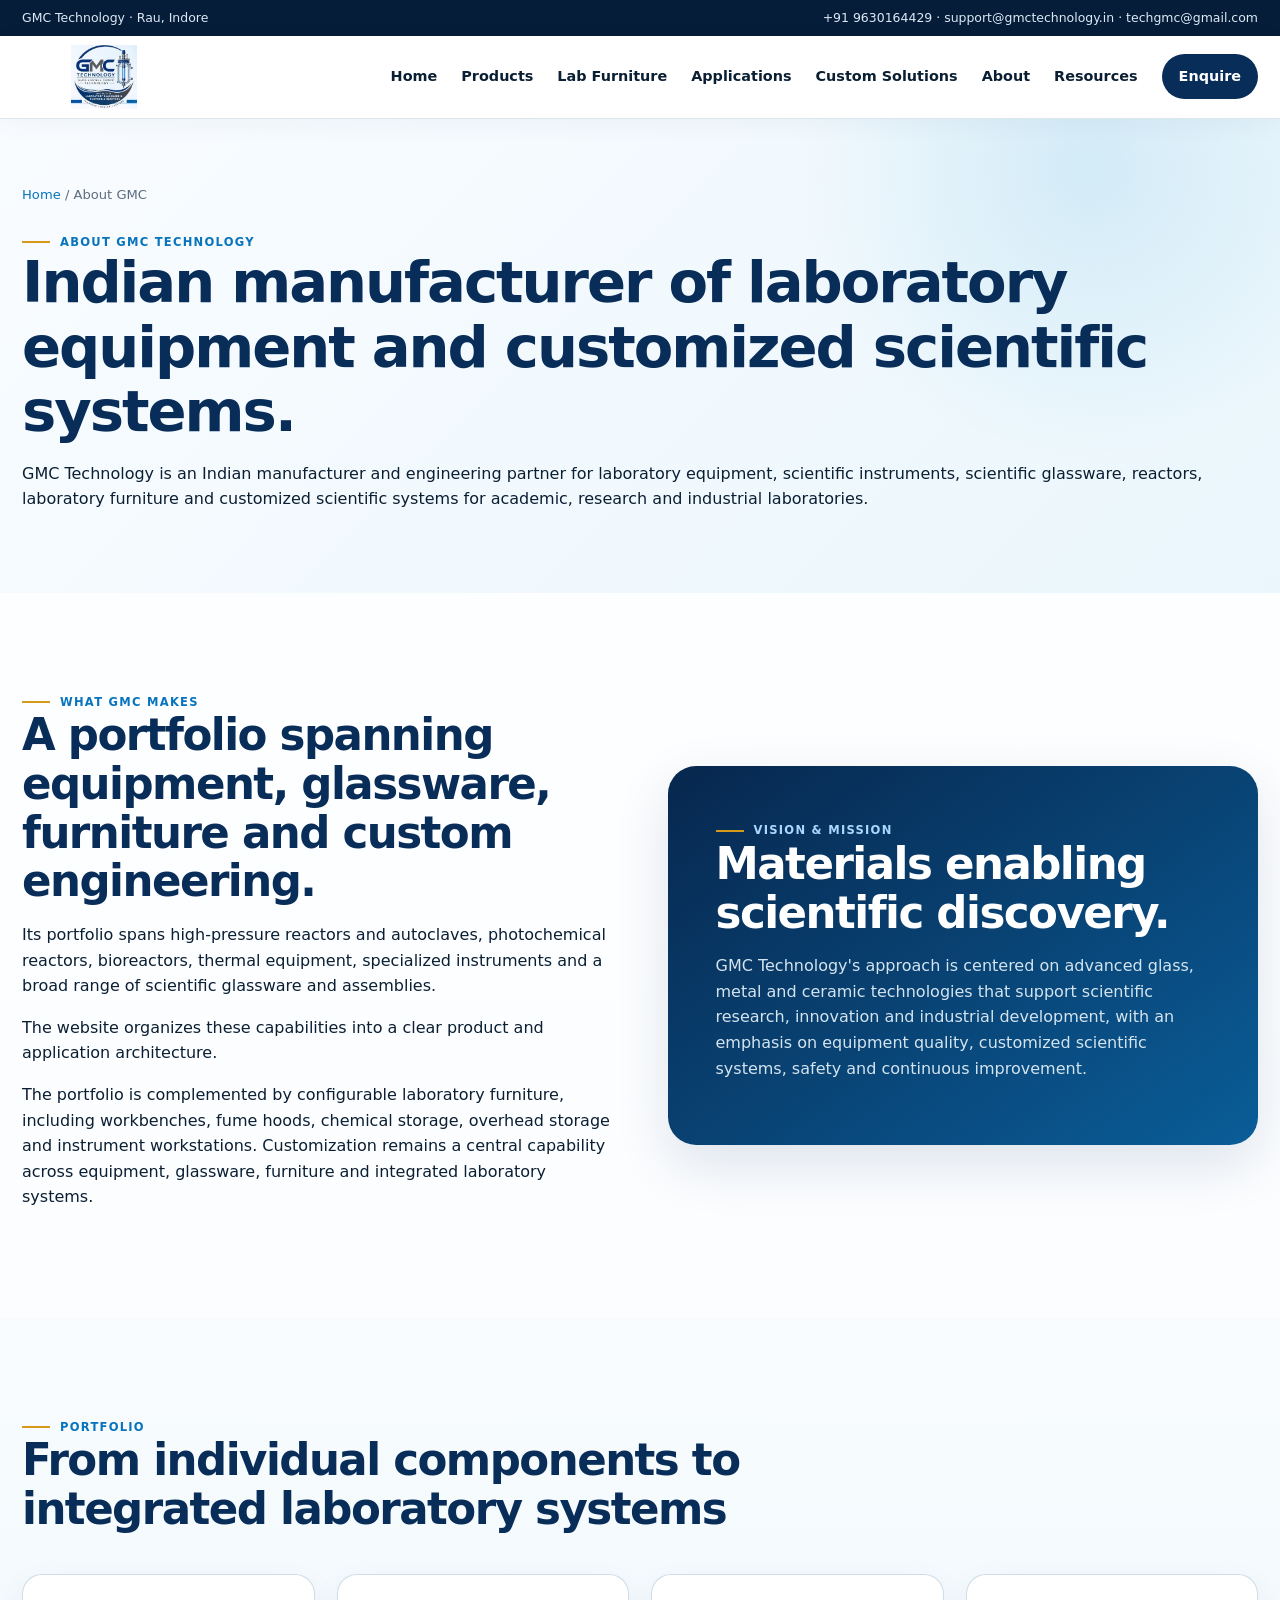
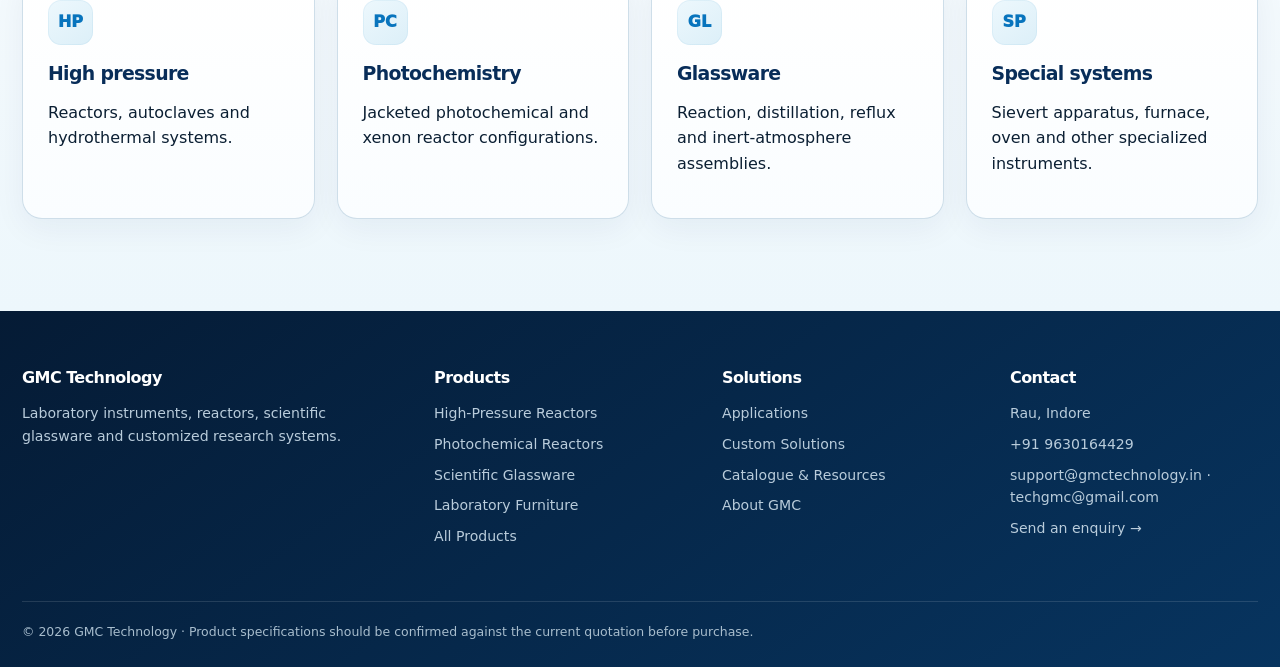
==== commit bcb88f8c: "Improve SEO positioning and customization messaging on about.html" ====
--- a/about.html
+++ b/about.html
@@ -1,7 +1,7 @@
-<!doctype html><html lang="en"><head><meta charset="utf-8"><meta name="viewport" content="width=device-width,initial-scale=1"><title>About | GMC Technology</title><meta name="description" content="GMC Technology laboratory instruments, high-pressure reactors, photochemical reactors, scientific glassware and customized systems."><link rel="stylesheet" href="css/styles.css"><link rel="icon" href="assets/favicon.png"></head><body><div class="topbar"><div class="container"><span>GMC Technology · Rau, Indore</span><span>+91 9630164429 · support@gmctechnology.in · techgmc@gmail.com</span></div></div><header class="header"><div class="container nav"><a class="brand" href="index.html"><img src="assets/gmc-logo.jpg" alt="GMC Technology"></a><button class="menu-btn" aria-label="Open navigation">☰</button><nav class="navlinks"><a href="index.html">Home</a><a href="products.html">Products</a><a href="laboratory-furniture.html">Lab Furniture</a><a href="applications.html">Applications</a><a href="custom-solutions.html">Custom Solutions</a><a href="about.html">About</a><a href="resources.html">Resources</a><a class="nav-cta" href="contact.html">Enquire</a></nav></div></header><main>
-<section class="page-hero"><div class="container"><div class="breadcrumb"><a href="index.html">Home</a> / About GMC</div><span class="eyebrow">About GMC Technology</span><h1>Scientific equipment built around research requirements.</h1><p>GMC Technology works across laboratory instruments, scientific glassware, customized scientific systems and technologies built around glass, metal and ceramic materials.</p></div></section>
+<!doctype html><html lang="en"><head><meta charset="utf-8"><meta name="viewport" content="width=device-width,initial-scale=1"><title>About GMC Technology | Laboratory Equipment Manufacturer India</title><meta name="description" content="About GMC Technology, an Indian manufacturer of laboratory equipment, scientific instruments, laboratory furniture, scientific glassware, reactors and customized research systems."><link rel="stylesheet" href="css/styles.css"><link rel="icon" href="assets/favicon.png"></head><body><div class="topbar"><div class="container"><span>GMC Technology · Rau, Indore</span><span>+91 9630164429 · support@gmctechnology.in · techgmc@gmail.com</span></div></div><header class="header"><div class="container nav"><a class="brand" href="index.html"><img src="assets/gmc-logo.jpg" alt="GMC Technology"></a><button class="menu-btn" aria-label="Open navigation">☰</button><nav class="navlinks"><a href="index.html">Home</a><a href="products.html">Products</a><a href="laboratory-furniture.html">Lab Furniture</a><a href="applications.html">Applications</a><a href="custom-solutions.html">Custom Solutions</a><a href="about.html">About</a><a href="resources.html">Resources</a><a class="nav-cta" href="contact.html">Enquire</a></nav></div></header><main>
+<section class="page-hero"><div class="container"><div class="breadcrumb"><a href="index.html">Home</a> / About GMC</div><span class="eyebrow">About GMC Technology</span><h1>Indian manufacturer of laboratory equipment and customized scientific systems.</h1><p>GMC Technology is an Indian manufacturer and engineering partner for laboratory equipment, scientific instruments, scientific glassware, reactors, laboratory furniture and customized scientific systems for academic, research and industrial laboratories.</p></div></section>
 <section class="section"><div class="container split">
-  <div><span class="eyebrow">What GMC makes</span><h2>A portfolio spanning glass, metal and specialized laboratory systems.</h2><p>Its portfolio spans high-pressure reactors and autoclaves, photochemical reactors, bioreactors, thermal equipment, specialized instruments and a broad range of scientific glassware and assemblies.</p><p>The website organizes these capabilities into a clear product and application architecture.</p><p>The portfolio is now complemented by configurable laboratory furniture, including workbenches, fume hoods, chemical storage and overhead storage for research and teaching environments.</p></div>
+  <div><span class="eyebrow">What GMC makes</span><h2>A portfolio spanning equipment, glassware, furniture and custom engineering.</h2><p>Its portfolio spans high-pressure reactors and autoclaves, photochemical reactors, bioreactors, thermal equipment, specialized instruments and a broad range of scientific glassware and assemblies.</p><p>The website organizes these capabilities into a clear product and application architecture.</p><p>The portfolio is complemented by configurable laboratory furniture, including workbenches, fume hoods, chemical storage, overhead storage and instrument workstations. Customization remains a central capability across equipment, glassware, furniture and integrated laboratory systems.</p></div>
   <div class="panel"><span class="eyebrow" style="color:#a9d9ff">Vision & mission</span><h2>Materials enabling scientific discovery.</h2><p>GMC Technology's approach is centered on advanced glass, metal and ceramic technologies that support scientific research, innovation and industrial development, with an emphasis on equipment quality, customized scientific systems, safety and continuous improvement.</p></div>
 </div></section>
 <section class="section surface"><div class="container"><div class="section-head"><span class="eyebrow">Portfolio</span><h2>From individual components to integrated laboratory systems</h2></div>
